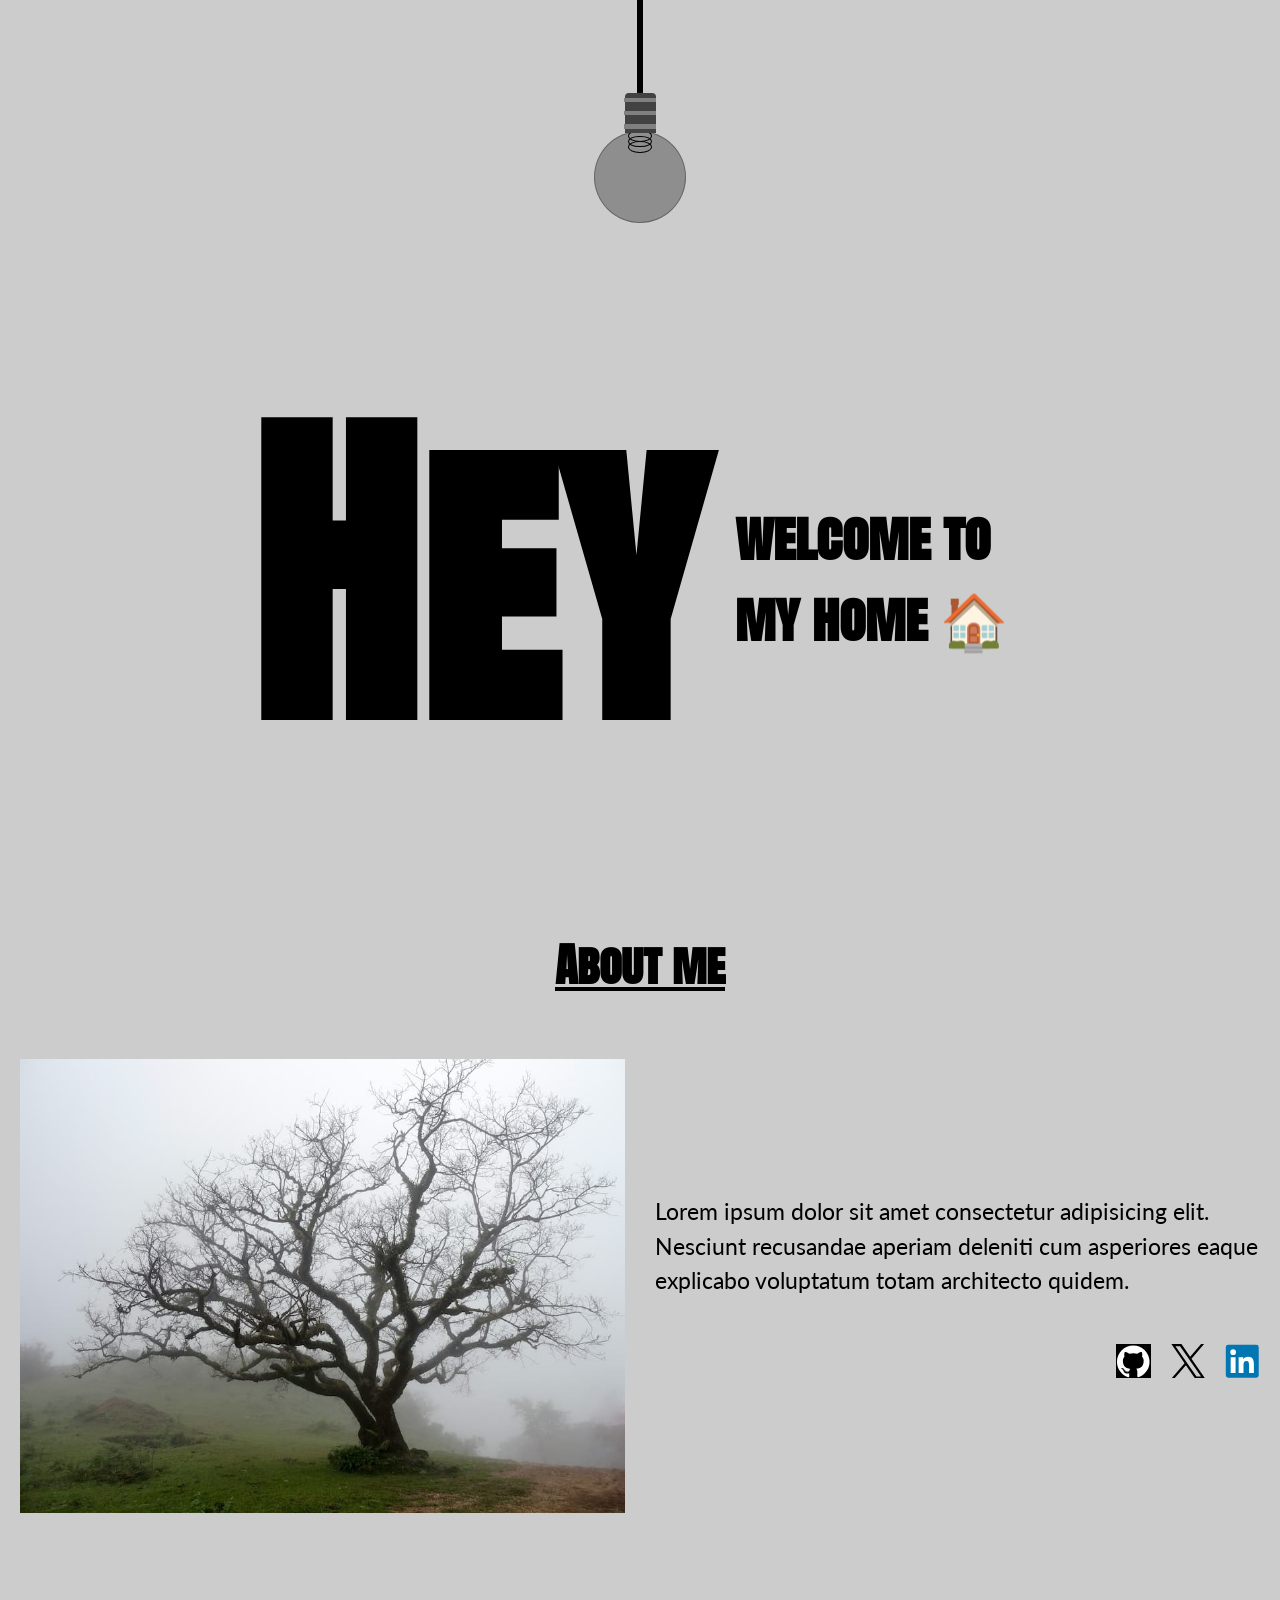
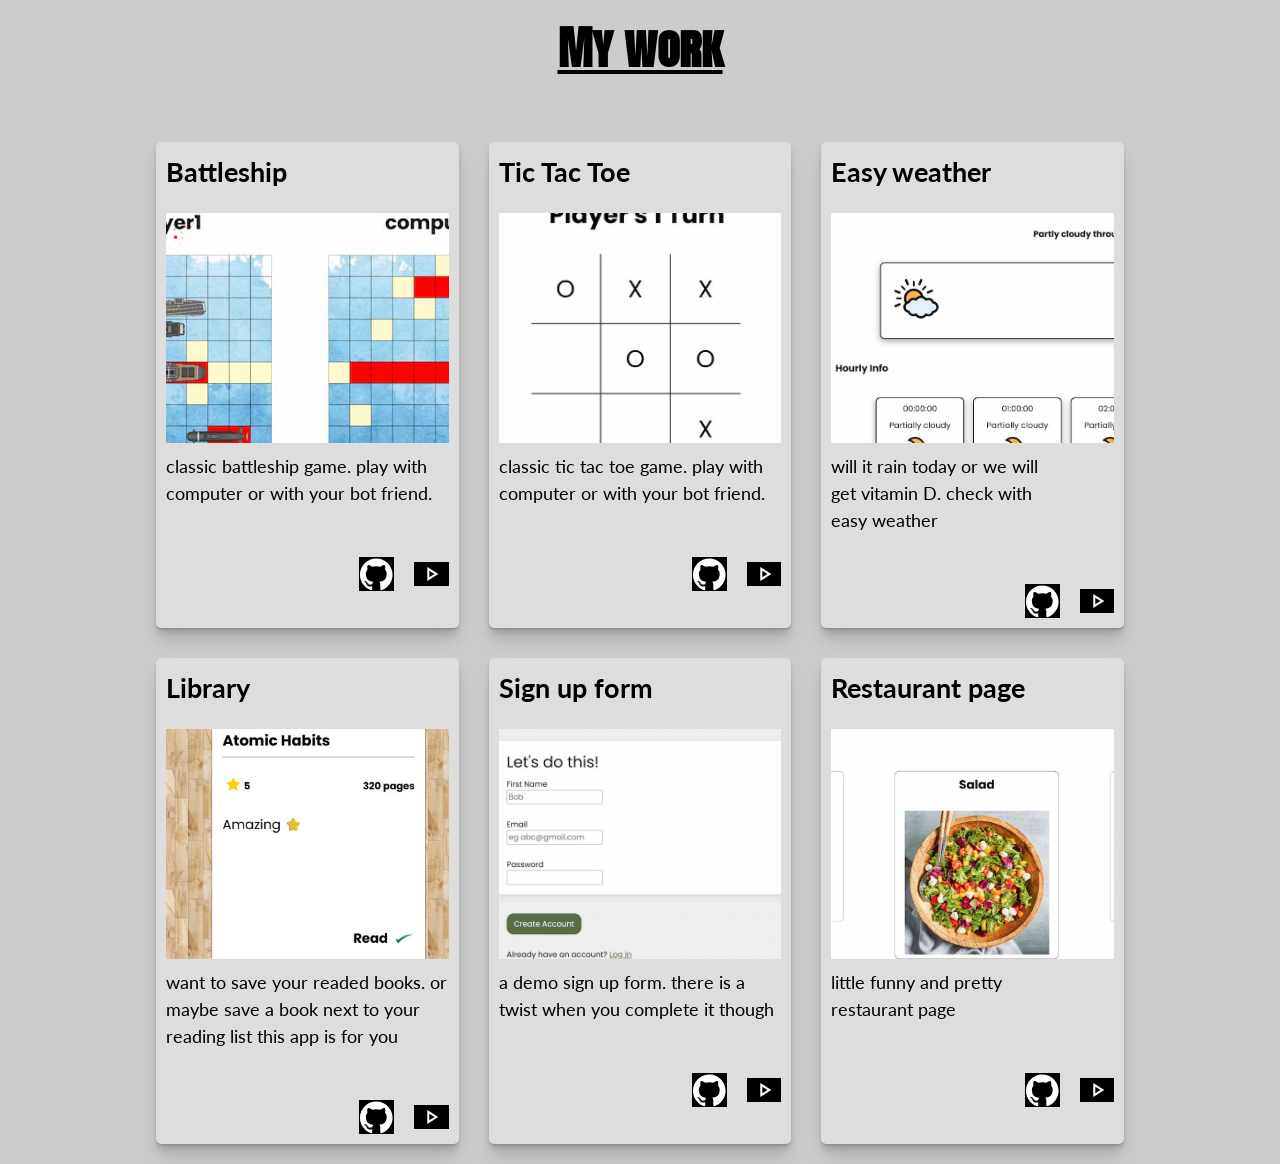
==== index.html @ a1afd9ef "Deployment commit" ====
<!doctype html><html lang="en"><head><meta charset="UTF-8"/><meta name="viewport" content="width=device-width,initial-scale=1"/><title>My Homepage</title><link rel="preconnect" href="https://fonts.googleapis.com"><link rel="preconnect" href="https://fonts.gstatic.com" crossorigin><link href="https://fonts.googleapis.com/css2?family=Anton+SC&family=Lato:ital,wght@0,100;0,300;0,400;0,700;0,900;1,100;1,300;1,400;1,700;1,900&display=swap" rel="stylesheet"><body><header><section id="bulbSection"><button id="theme" aria-pressed="false" aria-label="theme" aria-description=""><figure id="lightBulb"><div id="rope" aria-hidden="true"></div><div class="grove" aria-hidden="true"><div class="groveChild"></div><div class="groveChild"></div><div class="groveChild"></div></div><div class="bulbGlass" aria-hidden="true"><div class="bulbFlame flame1"></div><div class="bulbFlame flame2"></div><div class="bulbFlame flame3"></div></div><figcaption class="visually-hidden">Bulb</figcaption></figure></button></section></header><main><h1 class="introPara"><span>Hey</span> <span>welcome to my home <span aria-hidden="true">🏠</span></span></h1><section aria-labelledby="aboutme" class="aboutMeSection"><h2 id="aboutme">About me</h2><div class="aboutMeContent"><img src="6e128755f5a3972d2196.jpg" srcset="18a9056317959ad196ab.jpg 300w,ec16f425405a1e4bff79.jpg 600w,6e128755f5a3972d2196.jpg 900w,308ed6b3e44da4dd12a3.jpg 1200w,5b54eee53790b37d0933.jpg 1500w,ade901cbf290ac1f656c.jpg 1800w,0dd126d92f6ed2e71095.jpg 2100w" sizes="(max-width: 800px) calc(100vw - 40px), calc((100vw - 70px) / 2)" alt="fog covering very old tree with many branches"><div class="content"><p aria-hidden="true">Lorem ipsum dolor sit amet consectetur adipisicing elit. Nesciunt recusandae aperiam deleniti cum asperiores eaque explicabo voluptatum totam architecto quidem.</p><div class="icons"><a href="https://github.com/Prince-Web-Developer?tab=repositories" aria-label="github (opens in new tab)" target="_blank"><svg class="github" viewBox="0 0 128 128"><g fill="#ffffff"><path fill-rule="evenodd" clip-rule="evenodd" d="M64 5.103c-33.347 0-60.388 27.035-60.388 60.388 0 26.682 17.303 49.317 41.297 57.303 3.017.56 4.125-1.31 4.125-2.905 0-1.44-.056-6.197-.082-11.243-16.8 3.653-20.345-7.125-20.345-7.125-2.747-6.98-6.705-8.836-6.705-8.836-5.48-3.748.413-3.67.413-3.67 6.063.425 9.257 6.223 9.257 6.223 5.386 9.23 14.127 6.562 17.573 5.02.542-3.903 2.107-6.568 3.834-8.076-13.413-1.525-27.514-6.704-27.514-29.843 0-6.593 2.36-11.98 6.223-16.21-.628-1.52-2.695-7.662.584-15.98 0 0 5.07-1.623 16.61 6.19C53.7 35 58.867 34.327 64 34.304c5.13.023 10.3.694 15.127 2.033 11.526-7.813 16.59-6.19 16.59-6.19 3.287 8.317 1.22 14.46.593 15.98 3.872 4.23 6.215 9.617 6.215 16.21 0 23.194-14.127 28.3-27.574 29.796 2.167 1.874 4.097 5.55 4.097 11.183 0 8.08-.07 14.583-.07 16.572 0 1.607 1.088 3.49 4.148 2.897 23.98-7.994 41.263-30.622 41.263-57.294C124.388 32.14 97.35 5.104 64 5.104z"></path><path d="M26.484 91.806c-.133.3-.605.39-1.035.185-.44-.196-.685-.605-.543-.906.13-.31.603-.395 1.04-.188.44.197.69.61.537.91zm2.446 2.729c-.287.267-.85.143-1.232-.28-.396-.42-.47-.983-.177-1.254.298-.266.844-.14 1.24.28.394.426.472.984.17 1.255zM31.312 98.012c-.37.258-.976.017-1.35-.52-.37-.538-.37-1.183.01-1.44.373-.258.97-.025 1.35.507.368.545.368 1.19-.01 1.452zm3.261 3.361c-.33.365-1.036.267-1.552-.23-.527-.487-.674-1.18-.343-1.544.336-.366 1.045-.264 1.564.23.527.486.686 1.18.333 1.543zm4.5 1.951c-.147.473-.825.688-1.51.486-.683-.207-1.13-.76-.99-1.238.14-.477.823-.7 1.512-.485.683.206 1.13.756.988 1.237zm4.943.361c.017.498-.563.91-1.28.92-.723.017-1.308-.387-1.315-.877 0-.503.568-.91 1.29-.924.717-.013 1.306.387 1.306.88zm4.598-.782c.086.485-.413.984-1.126 1.117-.7.13-1.35-.172-1.44-.653-.086-.498.422-.997 1.122-1.126.714-.123 1.354.17 1.444.663zm0 0"></path></g></svg> </a><a href="https://youtu.be/dQw4w9WgXcQ?si=DXtSjY6NtaNnqoT3" aria-label="twitter also known as x (opens in new tab)" target="_blank"><svg viewBox="0 0 128 128"><path d="M75.916 54.2 122.542 0h-11.05L71.008 47.06 38.672 0H1.376l48.898 71.164L1.376 128h11.05L55.18 78.303 89.328 128h37.296L75.913 54.2ZM60.782 71.79l-4.955-7.086-39.42-56.386h16.972L65.19 53.824l4.954 7.086 41.353 59.15h-16.97L60.782 71.793Z" fill="#000" style="stroke-width:.104373"></path></svg> </a><a href="https://youtu.be/dQw4w9WgXcQ?si=DXtSjY6NtaNnqoT3" aria-label="linkedin (opens in new tab)" target="_blank"><svg viewBox="0 0 128 128"><path fill="#0076b2" d="M116 3H12a8.91 8.91 0 00-9 8.8v104.42a8.91 8.91 0 009 8.78h104a8.93 8.93 0 009-8.81V11.77A8.93 8.93 0 00116 3z"></path><path fill="#fff" d="M21.06 48.73h18.11V107H21.06zm9.06-29a10.5 10.5 0 11-10.5 10.49 10.5 10.5 0 0110.5-10.49M50.53 48.73h17.36v8h.24c2.42-4.58 8.32-9.41 17.13-9.41C103.6 47.28 107 59.35 107 75v32H88.89V78.65c0-6.75-.12-15.44-9.41-15.44s-10.87 7.36-10.87 15V107H50.53z"></path></svg></a></div></div></div></section><section aria-labelledby="mywork" class="aboutMeSection"><h2 id="mywork">My work</h2><section class="myWorkSection"><div class="card"><div class="cardContent"><h3>Battleship</h3><img class="batlle" src="ff01510a9ed77c6a2541.jpg" alt="battleship game" srcset="b3f10eff635cd823e5a4.jpg 300w,ff01510a9ed77c6a2541.jpg 600w,92dc90453a95e6943ac3.jpg 900w,c2e374bcbb36106041aa.jpg 1200w,fede88f5e3b0745ed081.jpg 1500w,3060c53e1642bf55cc18.jpg 1800w,d95dac17002bc9ac7ce6.jpg 2100w" sizes="(max-width: 1196px) 260px, calc((((100vw - 40px) - 10em) * 0.3) - 20px)"><p class="smallerFont">classic battleship game. play with computer or with your bot friend.</p></div><div class="icons"><a href="https://github.com/Prince-Web-Developer/Battleship" aria-label="view battleship source code (opens in new tab)" target="_blank"><svg class="github" viewBox="0 0 128 128"><g fill="#ffffff"><path fill-rule="evenodd" clip-rule="evenodd" d="M64 5.103c-33.347 0-60.388 27.035-60.388 60.388 0 26.682 17.303 49.317 41.297 57.303 3.017.56 4.125-1.31 4.125-2.905 0-1.44-.056-6.197-.082-11.243-16.8 3.653-20.345-7.125-20.345-7.125-2.747-6.98-6.705-8.836-6.705-8.836-5.48-3.748.413-3.67.413-3.67 6.063.425 9.257 6.223 9.257 6.223 5.386 9.23 14.127 6.562 17.573 5.02.542-3.903 2.107-6.568 3.834-8.076-13.413-1.525-27.514-6.704-27.514-29.843 0-6.593 2.36-11.98 6.223-16.21-.628-1.52-2.695-7.662.584-15.98 0 0 5.07-1.623 16.61 6.19C53.7 35 58.867 34.327 64 34.304c5.13.023 10.3.694 15.127 2.033 11.526-7.813 16.59-6.19 16.59-6.19 3.287 8.317 1.22 14.46.593 15.98 3.872 4.23 6.215 9.617 6.215 16.21 0 23.194-14.127 28.3-27.574 29.796 2.167 1.874 4.097 5.55 4.097 11.183 0 8.08-.07 14.583-.07 16.572 0 1.607 1.088 3.49 4.148 2.897 23.98-7.994 41.263-30.622 41.263-57.294C124.388 32.14 97.35 5.104 64 5.104z"></path><path d="M26.484 91.806c-.133.3-.605.39-1.035.185-.44-.196-.685-.605-.543-.906.13-.31.603-.395 1.04-.188.44.197.69.61.537.91zm2.446 2.729c-.287.267-.85.143-1.232-.28-.396-.42-.47-.983-.177-1.254.298-.266.844-.14 1.24.28.394.426.472.984.17 1.255zM31.312 98.012c-.37.258-.976.017-1.35-.52-.37-.538-.37-1.183.01-1.44.373-.258.97-.025 1.35.507.368.545.368 1.19-.01 1.452zm3.261 3.361c-.33.365-1.036.267-1.552-.23-.527-.487-.674-1.18-.343-1.544.336-.366 1.045-.264 1.564.23.527.486.686 1.18.333 1.543zm4.5 1.951c-.147.473-.825.688-1.51.486-.683-.207-1.13-.76-.99-1.238.14-.477.823-.7 1.512-.485.683.206 1.13.756.988 1.237zm4.943.361c.017.498-.563.91-1.28.92-.723.017-1.308-.387-1.315-.877 0-.503.568-.91 1.29-.924.717-.013 1.306.387 1.306.88zm4.598-.782c.086.485-.413.984-1.126 1.117-.7.13-1.35-.172-1.44-.653-.086-.498.422-.997 1.122-1.126.714-.123 1.354.17 1.444.663zm0 0"></path></g></svg> </a><a href="https://prince-web-developer.github.io/Battleship/" aria-label="play battleship (opens in new tab)" target="_blank"><svg class="github" xmlns="http://www.w3.org/2000/svg" height="24px" viewBox="0 -960 960 960" width="24px" fill="#ffffff"><path d="M320-200v-560l440 280-440 280Zm80-280Zm0 134 210-134-210-134v268Z"/></svg></a></div></div><div class="card"><div class="cardContent"><h3>Tic Tac Toe</h3><img src="2c3a8991a1f6f484e9af.jpg" alt="tic tac toe game" srcset="c13f73ea6ad43c147bc8.jpg 300w,2c3a8991a1f6f484e9af.jpg 600w,224df8a35185c7e96706.jpg 900w,c1c7b627326c104a5e21.jpg 1200w,ee237e5362816410cc96.jpg 1500w,b23625bed630f4072d84.jpg 1800w,0ac3a2434f6494ef0b62.jpg 2100w" sizes="(max-width: 1196px) 260px, calc((((100vw - 40px) - 10em) * 0.3) - 20px)"><p class="smallerFont">classic tic tac toe game. play with computer or with your bot friend.</p></div><div class="icons"><a href="https://github.com/Prince-Web-Developer/Tic-Tac-Toe" aria-label="view tic tac toe source code (opens in new tab)" target="_blank"><svg class="github" viewBox="0 0 128 128"><g fill="#ffffff"><path fill-rule="evenodd" clip-rule="evenodd" d="M64 5.103c-33.347 0-60.388 27.035-60.388 60.388 0 26.682 17.303 49.317 41.297 57.303 3.017.56 4.125-1.31 4.125-2.905 0-1.44-.056-6.197-.082-11.243-16.8 3.653-20.345-7.125-20.345-7.125-2.747-6.98-6.705-8.836-6.705-8.836-5.48-3.748.413-3.67.413-3.67 6.063.425 9.257 6.223 9.257 6.223 5.386 9.23 14.127 6.562 17.573 5.02.542-3.903 2.107-6.568 3.834-8.076-13.413-1.525-27.514-6.704-27.514-29.843 0-6.593 2.36-11.98 6.223-16.21-.628-1.52-2.695-7.662.584-15.98 0 0 5.07-1.623 16.61 6.19C53.7 35 58.867 34.327 64 34.304c5.13.023 10.3.694 15.127 2.033 11.526-7.813 16.59-6.19 16.59-6.19 3.287 8.317 1.22 14.46.593 15.98 3.872 4.23 6.215 9.617 6.215 16.21 0 23.194-14.127 28.3-27.574 29.796 2.167 1.874 4.097 5.55 4.097 11.183 0 8.08-.07 14.583-.07 16.572 0 1.607 1.088 3.49 4.148 2.897 23.98-7.994 41.263-30.622 41.263-57.294C124.388 32.14 97.35 5.104 64 5.104z"></path><path d="M26.484 91.806c-.133.3-.605.39-1.035.185-.44-.196-.685-.605-.543-.906.13-.31.603-.395 1.04-.188.44.197.69.61.537.91zm2.446 2.729c-.287.267-.85.143-1.232-.28-.396-.42-.47-.983-.177-1.254.298-.266.844-.14 1.24.28.394.426.472.984.17 1.255zM31.312 98.012c-.37.258-.976.017-1.35-.52-.37-.538-.37-1.183.01-1.44.373-.258.97-.025 1.35.507.368.545.368 1.19-.01 1.452zm3.261 3.361c-.33.365-1.036.267-1.552-.23-.527-.487-.674-1.18-.343-1.544.336-.366 1.045-.264 1.564.23.527.486.686 1.18.333 1.543zm4.5 1.951c-.147.473-.825.688-1.51.486-.683-.207-1.13-.76-.99-1.238.14-.477.823-.7 1.512-.485.683.206 1.13.756.988 1.237zm4.943.361c.017.498-.563.91-1.28.92-.723.017-1.308-.387-1.315-.877 0-.503.568-.91 1.29-.924.717-.013 1.306.387 1.306.88zm4.598-.782c.086.485-.413.984-1.126 1.117-.7.13-1.35-.172-1.44-.653-.086-.498.422-.997 1.122-1.126.714-.123 1.354.17 1.444.663zm0 0"></path></g></svg> </a><a href="https://prince-web-developer.github.io/Tic-Tac-Toe/" aria-label="play tic tac toe (opens in new tab)" target="_blank"><svg class="github" xmlns="http://www.w3.org/2000/svg" height="24px" viewBox="0 -960 960 960" width="24px" fill="#ffffff"><path d="M320-200v-560l440 280-440 280Zm80-280Zm0 134 210-134-210-134v268Z"/></svg></a></div></div><div class="card"><div class="cardContent"><h3>Easy weather</h3><img class="easyWeather" src="8379049b08cafbfbb258.jpg" alt="weather app" srcset="8379049b08cafbfbb258.jpg 1200w,7a10d2919b494c84b08a.jpg 1500w,db57f7fa6b006a0280da.jpg 1800w,b4be000d1f05e58a676b.jpg 2100w" sizes="(max-width: 1196px) 260px, calc((((100vw - 40px) - 10em) * 0.3) - 20px)"><p class="smallerFont">will it rain today or we will get vitamin D. check with easy weather</p></div><div class="icons"><a href="https://github.com/Prince-Web-Developer/Easy-Weather" aria-label="view easy weather source code (opens in new tab)" target="_blank"><svg class="github" viewBox="0 0 128 128"><g fill="#ffffff"><path fill-rule="evenodd" clip-rule="evenodd" d="M64 5.103c-33.347 0-60.388 27.035-60.388 60.388 0 26.682 17.303 49.317 41.297 57.303 3.017.56 4.125-1.31 4.125-2.905 0-1.44-.056-6.197-.082-11.243-16.8 3.653-20.345-7.125-20.345-7.125-2.747-6.98-6.705-8.836-6.705-8.836-5.48-3.748.413-3.67.413-3.67 6.063.425 9.257 6.223 9.257 6.223 5.386 9.23 14.127 6.562 17.573 5.02.542-3.903 2.107-6.568 3.834-8.076-13.413-1.525-27.514-6.704-27.514-29.843 0-6.593 2.36-11.98 6.223-16.21-.628-1.52-2.695-7.662.584-15.98 0 0 5.07-1.623 16.61 6.19C53.7 35 58.867 34.327 64 34.304c5.13.023 10.3.694 15.127 2.033 11.526-7.813 16.59-6.19 16.59-6.19 3.287 8.317 1.22 14.46.593 15.98 3.872 4.23 6.215 9.617 6.215 16.21 0 23.194-14.127 28.3-27.574 29.796 2.167 1.874 4.097 5.55 4.097 11.183 0 8.08-.07 14.583-.07 16.572 0 1.607 1.088 3.49 4.148 2.897 23.98-7.994 41.263-30.622 41.263-57.294C124.388 32.14 97.35 5.104 64 5.104z"></path><path d="M26.484 91.806c-.133.3-.605.39-1.035.185-.44-.196-.685-.605-.543-.906.13-.31.603-.395 1.04-.188.44.197.69.61.537.91zm2.446 2.729c-.287.267-.85.143-1.232-.28-.396-.42-.47-.983-.177-1.254.298-.266.844-.14 1.24.28.394.426.472.984.17 1.255zM31.312 98.012c-.37.258-.976.017-1.35-.52-.37-.538-.37-1.183.01-1.44.373-.258.97-.025 1.35.507.368.545.368 1.19-.01 1.452zm3.261 3.361c-.33.365-1.036.267-1.552-.23-.527-.487-.674-1.18-.343-1.544.336-.366 1.045-.264 1.564.23.527.486.686 1.18.333 1.543zm4.5 1.951c-.147.473-.825.688-1.51.486-.683-.207-1.13-.76-.99-1.238.14-.477.823-.7 1.512-.485.683.206 1.13.756.988 1.237zm4.943.361c.017.498-.563.91-1.28.92-.723.017-1.308-.387-1.315-.877 0-.503.568-.91 1.29-.924.717-.013 1.306.387 1.306.88zm4.598-.782c.086.485-.413.984-1.126 1.117-.7.13-1.35-.172-1.44-.653-.086-.498.422-.997 1.122-1.126.714-.123 1.354.17 1.444.663zm0 0"></path></g></svg> </a><a href="https://prince-web-developer.github.io/Easy-Weather/" aria-label="checks today weather (opens in new tab)" target="_blank"><svg class="github" xmlns="http://www.w3.org/2000/svg" height="24px" viewBox="0 -960 960 960" width="24px" fill="#ffffff"><path d="M320-200v-560l440 280-440 280Zm80-280Zm0 134 210-134-210-134v268Z"/></svg></a></div></div><div class="card"><div class="cardContent"><h3>Library</h3><img src="553b178e2e06d0ba8956.jpg" alt="library app" srcset="553b178e2e06d0ba8956.jpg 796w,0779f85be9ce273983cd.jpg 900w,274bea573e653f574801.jpg 1200w,2f644808a9e2f4e3c742.jpg 1500w,01e2e1efa83162d02f5e.jpg 1800w,f71ccf853c053321fc85.jpg 2100w" sizes="(max-width: 1196px) 260px, calc((((100vw - 40px) - 10em) * 0.3) - 20px)"><p class="smallerFont">want to save your readed books. or maybe save a book next to your reading list this app is for you</p></div><div class="icons"><a href="https://github.com/Prince-Web-Developer/Library" aria-label="view library source code (opens in new tab)" target="_blank"><svg class="github" viewBox="0 0 128 128"><g fill="#ffffff"><path fill-rule="evenodd" clip-rule="evenodd" d="M64 5.103c-33.347 0-60.388 27.035-60.388 60.388 0 26.682 17.303 49.317 41.297 57.303 3.017.56 4.125-1.31 4.125-2.905 0-1.44-.056-6.197-.082-11.243-16.8 3.653-20.345-7.125-20.345-7.125-2.747-6.98-6.705-8.836-6.705-8.836-5.48-3.748.413-3.67.413-3.67 6.063.425 9.257 6.223 9.257 6.223 5.386 9.23 14.127 6.562 17.573 5.02.542-3.903 2.107-6.568 3.834-8.076-13.413-1.525-27.514-6.704-27.514-29.843 0-6.593 2.36-11.98 6.223-16.21-.628-1.52-2.695-7.662.584-15.98 0 0 5.07-1.623 16.61 6.19C53.7 35 58.867 34.327 64 34.304c5.13.023 10.3.694 15.127 2.033 11.526-7.813 16.59-6.19 16.59-6.19 3.287 8.317 1.22 14.46.593 15.98 3.872 4.23 6.215 9.617 6.215 16.21 0 23.194-14.127 28.3-27.574 29.796 2.167 1.874 4.097 5.55 4.097 11.183 0 8.08-.07 14.583-.07 16.572 0 1.607 1.088 3.49 4.148 2.897 23.98-7.994 41.263-30.622 41.263-57.294C124.388 32.14 97.35 5.104 64 5.104z"></path><path d="M26.484 91.806c-.133.3-.605.39-1.035.185-.44-.196-.685-.605-.543-.906.13-.31.603-.395 1.04-.188.44.197.69.61.537.91zm2.446 2.729c-.287.267-.85.143-1.232-.28-.396-.42-.47-.983-.177-1.254.298-.266.844-.14 1.24.28.394.426.472.984.17 1.255zM31.312 98.012c-.37.258-.976.017-1.35-.52-.37-.538-.37-1.183.01-1.44.373-.258.97-.025 1.35.507.368.545.368 1.19-.01 1.452zm3.261 3.361c-.33.365-1.036.267-1.552-.23-.527-.487-.674-1.18-.343-1.544.336-.366 1.045-.264 1.564.23.527.486.686 1.18.333 1.543zm4.5 1.951c-.147.473-.825.688-1.51.486-.683-.207-1.13-.76-.99-1.238.14-.477.823-.7 1.512-.485.683.206 1.13.756.988 1.237zm4.943.361c.017.498-.563.91-1.28.92-.723.017-1.308-.387-1.315-.877 0-.503.568-.91 1.29-.924.717-.013 1.306.387 1.306.88zm4.598-.782c.086.485-.413.984-1.126 1.117-.7.13-1.35-.172-1.44-.653-.086-.498.422-.997 1.122-1.126.714-.123 1.354.17 1.444.663zm0 0"></path></g></svg> </a><a href="https://prince-web-developer.github.io/Library/" aria-label="library (opens in new tab)" target="_blank"><svg class="github" xmlns="http://www.w3.org/2000/svg" height="24px" viewBox="0 -960 960 960" width="24px" fill="#ffffff"><path d="M320-200v-560l440 280-440 280Zm80-280Zm0 134 210-134-210-134v268Z"/></svg></a></div></div><div class="card"><div class="cardContent"><h3>Sign up form</h3><img class="signUp" src="5445e5f11f0110a92dd7.jpg" alt="demo sign up form" srcset="5445e5f11f0110a92dd7.jpg 900w,eab6b04f7586ab4da6f9.jpg 1200w,514d1837bf8fad0843f2.jpg 1500w,df719fa0a15c9e2befe8.jpg 1800w,9a8ae5d3deb211b3052e.jpg 2100w" sizes="(max-width: 1196px) 260px, calc((((100vw - 40px) - 10em) * 0.3) - 20px)"><p class="smallerFont">a demo sign up form. there is a twist when you complete it though</p></div><div class="icons"><a href="https://github.com/Prince-Web-Developer/Sign-up-Form" aria-label="view sign up form source code (opens in new tab)" target="_blank"><svg class="github" viewBox="0 0 128 128"><g fill="#ffffff"><path fill-rule="evenodd" clip-rule="evenodd" d="M64 5.103c-33.347 0-60.388 27.035-60.388 60.388 0 26.682 17.303 49.317 41.297 57.303 3.017.56 4.125-1.31 4.125-2.905 0-1.44-.056-6.197-.082-11.243-16.8 3.653-20.345-7.125-20.345-7.125-2.747-6.98-6.705-8.836-6.705-8.836-5.48-3.748.413-3.67.413-3.67 6.063.425 9.257 6.223 9.257 6.223 5.386 9.23 14.127 6.562 17.573 5.02.542-3.903 2.107-6.568 3.834-8.076-13.413-1.525-27.514-6.704-27.514-29.843 0-6.593 2.36-11.98 6.223-16.21-.628-1.52-2.695-7.662.584-15.98 0 0 5.07-1.623 16.61 6.19C53.7 35 58.867 34.327 64 34.304c5.13.023 10.3.694 15.127 2.033 11.526-7.813 16.59-6.19 16.59-6.19 3.287 8.317 1.22 14.46.593 15.98 3.872 4.23 6.215 9.617 6.215 16.21 0 23.194-14.127 28.3-27.574 29.796 2.167 1.874 4.097 5.55 4.097 11.183 0 8.08-.07 14.583-.07 16.572 0 1.607 1.088 3.49 4.148 2.897 23.98-7.994 41.263-30.622 41.263-57.294C124.388 32.14 97.35 5.104 64 5.104z"></path><path d="M26.484 91.806c-.133.3-.605.39-1.035.185-.44-.196-.685-.605-.543-.906.13-.31.603-.395 1.04-.188.44.197.69.61.537.91zm2.446 2.729c-.287.267-.85.143-1.232-.28-.396-.42-.47-.983-.177-1.254.298-.266.844-.14 1.24.28.394.426.472.984.17 1.255zM31.312 98.012c-.37.258-.976.017-1.35-.52-.37-.538-.37-1.183.01-1.44.373-.258.97-.025 1.35.507.368.545.368 1.19-.01 1.452zm3.261 3.361c-.33.365-1.036.267-1.552-.23-.527-.487-.674-1.18-.343-1.544.336-.366 1.045-.264 1.564.23.527.486.686 1.18.333 1.543zm4.5 1.951c-.147.473-.825.688-1.51.486-.683-.207-1.13-.76-.99-1.238.14-.477.823-.7 1.512-.485.683.206 1.13.756.988 1.237zm4.943.361c.017.498-.563.91-1.28.92-.723.017-1.308-.387-1.315-.877 0-.503.568-.91 1.29-.924.717-.013 1.306.387 1.306.88zm4.598-.782c.086.485-.413.984-1.126 1.117-.7.13-1.35-.172-1.44-.653-.086-.498.422-.997 1.122-1.126.714-.123 1.354.17 1.444.663zm0 0"></path></g></svg> </a><a href="https://prince-web-developer.github.io/Sign-up-Form/" aria-label="sign up to this demo form (opens in new tab)" target="_blank"><svg class="github" xmlns="http://www.w3.org/2000/svg" height="24px" viewBox="0 -960 960 960" width="24px" fill="#ffffff"><path d="M320-200v-560l440 280-440 280Zm80-280Zm0 134 210-134-210-134v268Z"/></svg></a></div></div><div class="card"><div class="cardContent"><h3>Restaurant page</h3><img src="e681db6c95c75f9211eb.jpg" alt="restaurant page" srcset="e681db6c95c75f9211eb.jpg 900w,49c387ddd73f62ea47d1.jpg 1200w,ca582ec071fe4065e3b7.jpg 1500w,23ea77d0044f11a0ce8c.jpg 1800w,70f2d8c6ff1d465e44d8.jpg 2100w" sizes="(max-width: 1196px) 260px, calc((((100vw - 40px) - 10em) * 0.3) - 20px)"><p class="smallerFont">little funny and pretty restaurant page</p></div><div class="icons"><a href="https://github.com/Prince-Web-Developer/Restaurant-Page" aria-label="view restaurant page source code (opens in new tab)" target="_blank"><svg class="github" viewBox="0 0 128 128"><g fill="#ffffff"><path fill-rule="evenodd" clip-rule="evenodd" d="M64 5.103c-33.347 0-60.388 27.035-60.388 60.388 0 26.682 17.303 49.317 41.297 57.303 3.017.56 4.125-1.31 4.125-2.905 0-1.44-.056-6.197-.082-11.243-16.8 3.653-20.345-7.125-20.345-7.125-2.747-6.98-6.705-8.836-6.705-8.836-5.48-3.748.413-3.67.413-3.67 6.063.425 9.257 6.223 9.257 6.223 5.386 9.23 14.127 6.562 17.573 5.02.542-3.903 2.107-6.568 3.834-8.076-13.413-1.525-27.514-6.704-27.514-29.843 0-6.593 2.36-11.98 6.223-16.21-.628-1.52-2.695-7.662.584-15.98 0 0 5.07-1.623 16.61 6.19C53.7 35 58.867 34.327 64 34.304c5.13.023 10.3.694 15.127 2.033 11.526-7.813 16.59-6.19 16.59-6.19 3.287 8.317 1.22 14.46.593 15.98 3.872 4.23 6.215 9.617 6.215 16.21 0 23.194-14.127 28.3-27.574 29.796 2.167 1.874 4.097 5.55 4.097 11.183 0 8.08-.07 14.583-.07 16.572 0 1.607 1.088 3.49 4.148 2.897 23.98-7.994 41.263-30.622 41.263-57.294C124.388 32.14 97.35 5.104 64 5.104z"></path><path d="M26.484 91.806c-.133.3-.605.39-1.035.185-.44-.196-.685-.605-.543-.906.13-.31.603-.395 1.04-.188.44.197.69.61.537.91zm2.446 2.729c-.287.267-.85.143-1.232-.28-.396-.42-.47-.983-.177-1.254.298-.266.844-.14 1.24.28.394.426.472.984.17 1.255zM31.312 98.012c-.37.258-.976.017-1.35-.52-.37-.538-.37-1.183.01-1.44.373-.258.97-.025 1.35.507.368.545.368 1.19-.01 1.452zm3.261 3.361c-.33.365-1.036.267-1.552-.23-.527-.487-.674-1.18-.343-1.544.336-.366 1.045-.264 1.564.23.527.486.686 1.18.333 1.543zm4.5 1.951c-.147.473-.825.688-1.51.486-.683-.207-1.13-.76-.99-1.238.14-.477.823-.7 1.512-.485.683.206 1.13.756.988 1.237zm4.943.361c.017.498-.563.91-1.28.92-.723.017-1.308-.387-1.315-.877 0-.503.568-.91 1.29-.924.717-.013 1.306.387 1.306.88zm4.598-.782c.086.485-.413.984-1.126 1.117-.7.13-1.35-.172-1.44-.653-.086-.498.422-.997 1.122-1.126.714-.123 1.354.17 1.444.663zm0 0"></path></g></svg> </a><a href="https://prince-web-developer.github.io/Restaurant-Page/" aria-label="view demo restaurant site (opens in new tab)" target="_blank"><svg class="github" xmlns="http://www.w3.org/2000/svg" height="24px" viewBox="0 -960 960 960" width="24px" fill="#ffffff"><path d="M320-200v-560l440 280-440 280Zm80-280Zm0 134 210-134-210-134v268Z"/></svg></a></div></div></section></section></main></body><script defer="defer" src="main.js"></script></head></html>
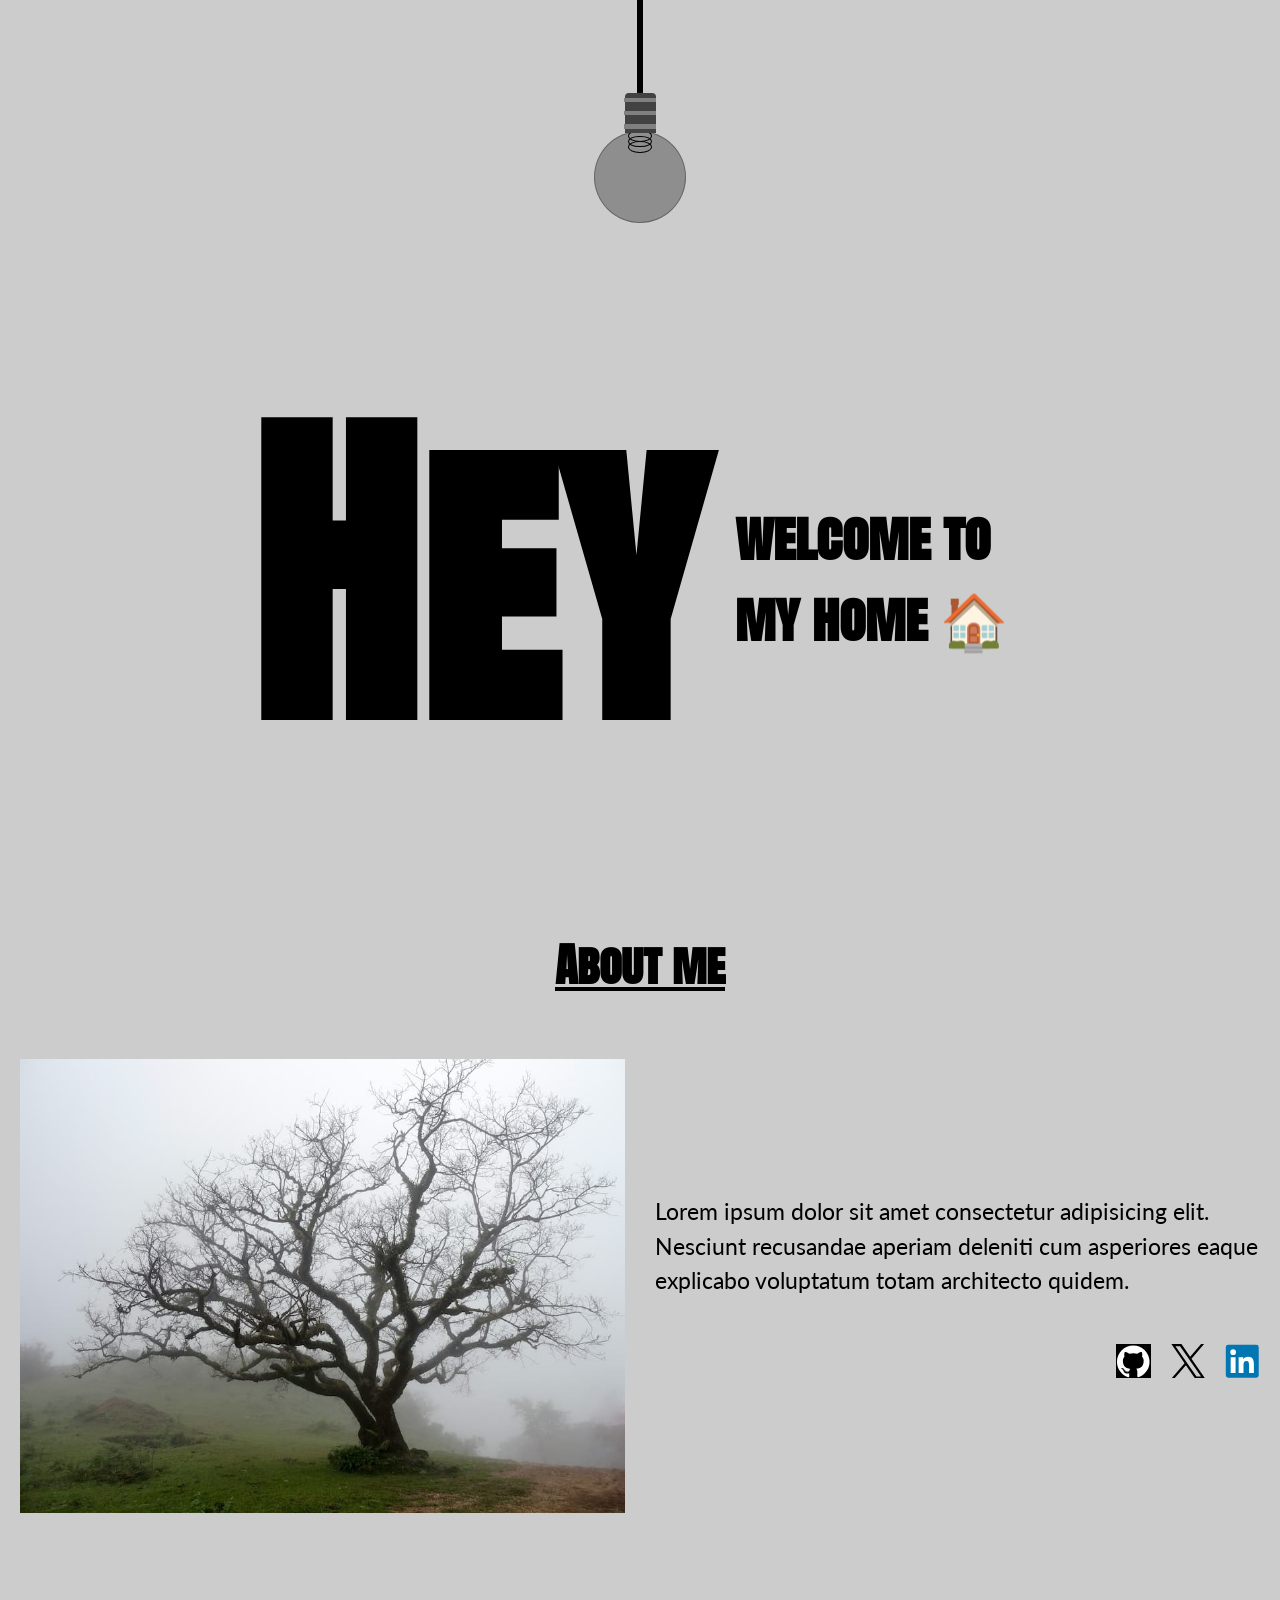
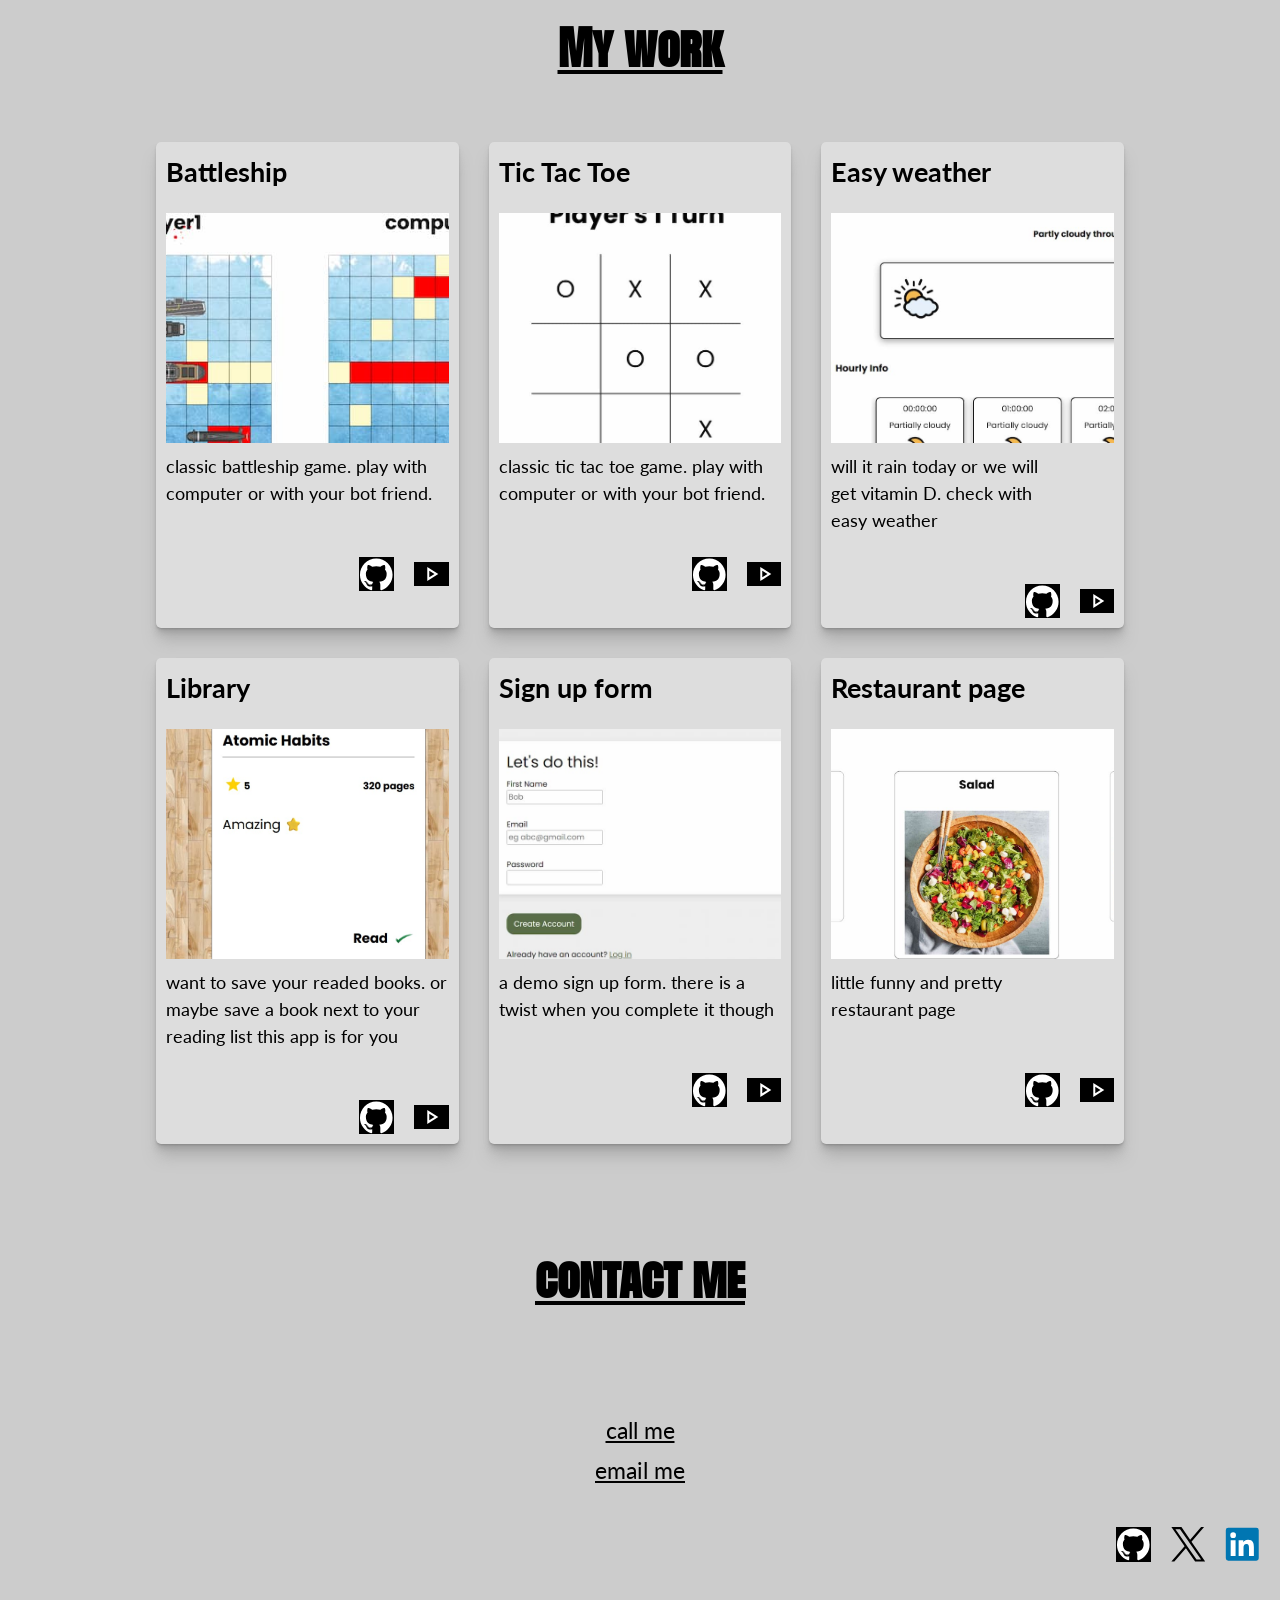
==== commit a98e8dc8: "Deployment commit" ====
--- a/index.html
+++ b/index.html
@@ -1 +1 @@
-<!doctype html><html lang="en"><head><meta charset="UTF-8"/><meta name="viewport" content="width=device-width,initial-scale=1"/><title>My Homepage</title><link rel="preconnect" href="https://fonts.googleapis.com"><link rel="preconnect" href="https://fonts.gstatic.com" crossorigin><link href="https://fonts.googleapis.com/css2?family=Anton+SC&family=Lato:ital,wght@0,100;0,300;0,400;0,700;0,900;1,100;1,300;1,400;1,700;1,900&display=swap" rel="stylesheet"><body><header><section id="bulbSection"><button id="theme" aria-pressed="false" aria-label="theme" aria-description=""><figure id="lightBulb"><div id="rope" aria-hidden="true"></div><div class="grove" aria-hidden="true"><div class="groveChild"></div><div class="groveChild"></div><div class="groveChild"></div></div><div class="bulbGlass" aria-hidden="true"><div class="bulbFlame flame1"></div><div class="bulbFlame flame2"></div><div class="bulbFlame flame3"></div></div><figcaption class="visually-hidden">Bulb</figcaption></figure></button></section></header><main><h1 class="introPara"><span>Hey</span> <span>welcome to my home <span aria-hidden="true">🏠</span></span></h1><section aria-labelledby="aboutme" class="aboutMeSection"><h2 id="aboutme">About me</h2><div class="aboutMeContent"><img src="6e128755f5a3972d2196.jpg" srcset="18a9056317959ad196ab.jpg 300w,ec16f425405a1e4bff79.jpg 600w,6e128755f5a3972d2196.jpg 900w,308ed6b3e44da4dd12a3.jpg 1200w,5b54eee53790b37d0933.jpg 1500w,ade901cbf290ac1f656c.jpg 1800w,0dd126d92f6ed2e71095.jpg 2100w" sizes="(max-width: 800px) calc(100vw - 40px), calc((100vw - 70px) / 2)" alt="fog covering very old tree with many branches"><div class="content"><p aria-hidden="true">Lorem ipsum dolor sit amet consectetur adipisicing elit. Nesciunt recusandae aperiam deleniti cum asperiores eaque explicabo voluptatum totam architecto quidem.</p><div class="icons"><a href="https://github.com/Prince-Web-Developer?tab=repositories" aria-label="github (opens in new tab)" target="_blank"><svg class="github" viewBox="0 0 128 128"><g fill="#ffffff"><path fill-rule="evenodd" clip-rule="evenodd" d="M64 5.103c-33.347 0-60.388 27.035-60.388 60.388 0 26.682 17.303 49.317 41.297 57.303 3.017.56 4.125-1.31 4.125-2.905 0-1.44-.056-6.197-.082-11.243-16.8 3.653-20.345-7.125-20.345-7.125-2.747-6.98-6.705-8.836-6.705-8.836-5.48-3.748.413-3.67.413-3.67 6.063.425 9.257 6.223 9.257 6.223 5.386 9.23 14.127 6.562 17.573 5.02.542-3.903 2.107-6.568 3.834-8.076-13.413-1.525-27.514-6.704-27.514-29.843 0-6.593 2.36-11.98 6.223-16.21-.628-1.52-2.695-7.662.584-15.98 0 0 5.07-1.623 16.61 6.19C53.7 35 58.867 34.327 64 34.304c5.13.023 10.3.694 15.127 2.033 11.526-7.813 16.59-6.19 16.59-6.19 3.287 8.317 1.22 14.46.593 15.98 3.872 4.23 6.215 9.617 6.215 16.21 0 23.194-14.127 28.3-27.574 29.796 2.167 1.874 4.097 5.55 4.097 11.183 0 8.08-.07 14.583-.07 16.572 0 1.607 1.088 3.49 4.148 2.897 23.98-7.994 41.263-30.622 41.263-57.294C124.388 32.14 97.35 5.104 64 5.104z"></path><path d="M26.484 91.806c-.133.3-.605.39-1.035.185-.44-.196-.685-.605-.543-.906.13-.31.603-.395 1.04-.188.44.197.69.61.537.91zm2.446 2.729c-.287.267-.85.143-1.232-.28-.396-.42-.47-.983-.177-1.254.298-.266.844-.14 1.24.28.394.426.472.984.17 1.255zM31.312 98.012c-.37.258-.976.017-1.35-.52-.37-.538-.37-1.183.01-1.44.373-.258.97-.025 1.35.507.368.545.368 1.19-.01 1.452zm3.261 3.361c-.33.365-1.036.267-1.552-.23-.527-.487-.674-1.18-.343-1.544.336-.366 1.045-.264 1.564.23.527.486.686 1.18.333 1.543zm4.5 1.951c-.147.473-.825.688-1.51.486-.683-.207-1.13-.76-.99-1.238.14-.477.823-.7 1.512-.485.683.206 1.13.756.988 1.237zm4.943.361c.017.498-.563.91-1.28.92-.723.017-1.308-.387-1.315-.877 0-.503.568-.91 1.29-.924.717-.013 1.306.387 1.306.88zm4.598-.782c.086.485-.413.984-1.126 1.117-.7.13-1.35-.172-1.44-.653-.086-.498.422-.997 1.122-1.126.714-.123 1.354.17 1.444.663zm0 0"></path></g></svg> </a><a href="https://youtu.be/dQw4w9WgXcQ?si=DXtSjY6NtaNnqoT3" aria-label="twitter also known as x (opens in new tab)" target="_blank"><svg viewBox="0 0 128 128"><path d="M75.916 54.2 122.542 0h-11.05L71.008 47.06 38.672 0H1.376l48.898 71.164L1.376 128h11.05L55.18 78.303 89.328 128h37.296L75.913 54.2ZM60.782 71.79l-4.955-7.086-39.42-56.386h16.972L65.19 53.824l4.954 7.086 41.353 59.15h-16.97L60.782 71.793Z" fill="#000" style="stroke-width:.104373"></path></svg> </a><a href="https://youtu.be/dQw4w9WgXcQ?si=DXtSjY6NtaNnqoT3" aria-label="linkedin (opens in new tab)" target="_blank"><svg viewBox="0 0 128 128"><path fill="#0076b2" d="M116 3H12a8.91 8.91 0 00-9 8.8v104.42a8.91 8.91 0 009 8.78h104a8.93 8.93 0 009-8.81V11.77A8.93 8.93 0 00116 3z"></path><path fill="#fff" d="M21.06 48.73h18.11V107H21.06zm9.06-29a10.5 10.5 0 11-10.5 10.49 10.5 10.5 0 0110.5-10.49M50.53 48.73h17.36v8h.24c2.42-4.58 8.32-9.41 17.13-9.41C103.6 47.28 107 59.35 107 75v32H88.89V78.65c0-6.75-.12-15.44-9.41-15.44s-10.87 7.36-10.87 15V107H50.53z"></path></svg></a></div></div></div></section><section aria-labelledby="mywork" class="aboutMeSection"><h2 id="mywork">My work</h2><section class="myWorkSection"><div class="card"><div class="cardContent"><h3>Battleship</h3><img class="batlle" src="ff01510a9ed77c6a2541.jpg" alt="battleship game" srcset="b3f10eff635cd823e5a4.jpg 300w,ff01510a9ed77c6a2541.jpg 600w,92dc90453a95e6943ac3.jpg 900w,c2e374bcbb36106041aa.jpg 1200w,fede88f5e3b0745ed081.jpg 1500w,3060c53e1642bf55cc18.jpg 1800w,d95dac17002bc9ac7ce6.jpg 2100w" sizes="(max-width: 1196px) 260px, calc((((100vw - 40px) - 10em) * 0.3) - 20px)"><p class="smallerFont">classic battleship game. play with computer or with your bot friend.</p></div><div class="icons"><a href="https://github.com/Prince-Web-Developer/Battleship" aria-label="view battleship source code (opens in new tab)" target="_blank"><svg class="github" viewBox="0 0 128 128"><g fill="#ffffff"><path fill-rule="evenodd" clip-rule="evenodd" d="M64 5.103c-33.347 0-60.388 27.035-60.388 60.388 0 26.682 17.303 49.317 41.297 57.303 3.017.56 4.125-1.31 4.125-2.905 0-1.44-.056-6.197-.082-11.243-16.8 3.653-20.345-7.125-20.345-7.125-2.747-6.98-6.705-8.836-6.705-8.836-5.48-3.748.413-3.67.413-3.67 6.063.425 9.257 6.223 9.257 6.223 5.386 9.23 14.127 6.562 17.573 5.02.542-3.903 2.107-6.568 3.834-8.076-13.413-1.525-27.514-6.704-27.514-29.843 0-6.593 2.36-11.98 6.223-16.21-.628-1.52-2.695-7.662.584-15.98 0 0 5.07-1.623 16.61 6.19C53.7 35 58.867 34.327 64 34.304c5.13.023 10.3.694 15.127 2.033 11.526-7.813 16.59-6.19 16.59-6.19 3.287 8.317 1.22 14.46.593 15.98 3.872 4.23 6.215 9.617 6.215 16.21 0 23.194-14.127 28.3-27.574 29.796 2.167 1.874 4.097 5.55 4.097 11.183 0 8.08-.07 14.583-.07 16.572 0 1.607 1.088 3.49 4.148 2.897 23.98-7.994 41.263-30.622 41.263-57.294C124.388 32.14 97.35 5.104 64 5.104z"></path><path d="M26.484 91.806c-.133.3-.605.39-1.035.185-.44-.196-.685-.605-.543-.906.13-.31.603-.395 1.04-.188.44.197.69.61.537.91zm2.446 2.729c-.287.267-.85.143-1.232-.28-.396-.42-.47-.983-.177-1.254.298-.266.844-.14 1.24.28.394.426.472.984.17 1.255zM31.312 98.012c-.37.258-.976.017-1.35-.52-.37-.538-.37-1.183.01-1.44.373-.258.97-.025 1.35.507.368.545.368 1.19-.01 1.452zm3.261 3.361c-.33.365-1.036.267-1.552-.23-.527-.487-.674-1.18-.343-1.544.336-.366 1.045-.264 1.564.23.527.486.686 1.18.333 1.543zm4.5 1.951c-.147.473-.825.688-1.51.486-.683-.207-1.13-.76-.99-1.238.14-.477.823-.7 1.512-.485.683.206 1.13.756.988 1.237zm4.943.361c.017.498-.563.91-1.28.92-.723.017-1.308-.387-1.315-.877 0-.503.568-.91 1.29-.924.717-.013 1.306.387 1.306.88zm4.598-.782c.086.485-.413.984-1.126 1.117-.7.13-1.35-.172-1.44-.653-.086-.498.422-.997 1.122-1.126.714-.123 1.354.17 1.444.663zm0 0"></path></g></svg> </a><a href="https://prince-web-developer.github.io/Battleship/" aria-label="play battleship (opens in new tab)" target="_blank"><svg class="github" xmlns="http://www.w3.org/2000/svg" height="24px" viewBox="0 -960 960 960" width="24px" fill="#ffffff"><path d="M320-200v-560l440 280-440 280Zm80-280Zm0 134 210-134-210-134v268Z"/></svg></a></div></div><div class="card"><div class="cardContent"><h3>Tic Tac Toe</h3><img src="2c3a8991a1f6f484e9af.jpg" alt="tic tac toe game" srcset="c13f73ea6ad43c147bc8.jpg 300w,2c3a8991a1f6f484e9af.jpg 600w,224df8a35185c7e96706.jpg 900w,c1c7b627326c104a5e21.jpg 1200w,ee237e5362816410cc96.jpg 1500w,b23625bed630f4072d84.jpg 1800w,0ac3a2434f6494ef0b62.jpg 2100w" sizes="(max-width: 1196px) 260px, calc((((100vw - 40px) - 10em) * 0.3) - 20px)"><p class="smallerFont">classic tic tac toe game. play with computer or with your bot friend.</p></div><div class="icons"><a href="https://github.com/Prince-Web-Developer/Tic-Tac-Toe" aria-label="view tic tac toe source code (opens in new tab)" target="_blank"><svg class="github" viewBox="0 0 128 128"><g fill="#ffffff"><path fill-rule="evenodd" clip-rule="evenodd" d="M64 5.103c-33.347 0-60.388 27.035-60.388 60.388 0 26.682 17.303 49.317 41.297 57.303 3.017.56 4.125-1.31 4.125-2.905 0-1.44-.056-6.197-.082-11.243-16.8 3.653-20.345-7.125-20.345-7.125-2.747-6.98-6.705-8.836-6.705-8.836-5.48-3.748.413-3.67.413-3.67 6.063.425 9.257 6.223 9.257 6.223 5.386 9.23 14.127 6.562 17.573 5.02.542-3.903 2.107-6.568 3.834-8.076-13.413-1.525-27.514-6.704-27.514-29.843 0-6.593 2.36-11.98 6.223-16.21-.628-1.52-2.695-7.662.584-15.98 0 0 5.07-1.623 16.61 6.19C53.7 35 58.867 34.327 64 34.304c5.13.023 10.3.694 15.127 2.033 11.526-7.813 16.59-6.19 16.59-6.19 3.287 8.317 1.22 14.46.593 15.98 3.872 4.23 6.215 9.617 6.215 16.21 0 23.194-14.127 28.3-27.574 29.796 2.167 1.874 4.097 5.55 4.097 11.183 0 8.08-.07 14.583-.07 16.572 0 1.607 1.088 3.49 4.148 2.897 23.98-7.994 41.263-30.622 41.263-57.294C124.388 32.14 97.35 5.104 64 5.104z"></path><path d="M26.484 91.806c-.133.3-.605.39-1.035.185-.44-.196-.685-.605-.543-.906.13-.31.603-.395 1.04-.188.44.197.69.61.537.91zm2.446 2.729c-.287.267-.85.143-1.232-.28-.396-.42-.47-.983-.177-1.254.298-.266.844-.14 1.24.28.394.426.472.984.17 1.255zM31.312 98.012c-.37.258-.976.017-1.35-.52-.37-.538-.37-1.183.01-1.44.373-.258.97-.025 1.35.507.368.545.368 1.19-.01 1.452zm3.261 3.361c-.33.365-1.036.267-1.552-.23-.527-.487-.674-1.18-.343-1.544.336-.366 1.045-.264 1.564.23.527.486.686 1.18.333 1.543zm4.5 1.951c-.147.473-.825.688-1.51.486-.683-.207-1.13-.76-.99-1.238.14-.477.823-.7 1.512-.485.683.206 1.13.756.988 1.237zm4.943.361c.017.498-.563.91-1.28.92-.723.017-1.308-.387-1.315-.877 0-.503.568-.91 1.29-.924.717-.013 1.306.387 1.306.88zm4.598-.782c.086.485-.413.984-1.126 1.117-.7.13-1.35-.172-1.44-.653-.086-.498.422-.997 1.122-1.126.714-.123 1.354.17 1.444.663zm0 0"></path></g></svg> </a><a href="https://prince-web-developer.github.io/Tic-Tac-Toe/" aria-label="play tic tac toe (opens in new tab)" target="_blank"><svg class="github" xmlns="http://www.w3.org/2000/svg" height="24px" viewBox="0 -960 960 960" width="24px" fill="#ffffff"><path d="M320-200v-560l440 280-440 280Zm80-280Zm0 134 210-134-210-134v268Z"/></svg></a></div></div><div class="card"><div class="cardContent"><h3>Easy weather</h3><img class="easyWeather" src="8379049b08cafbfbb258.jpg" alt="weather app" srcset="8379049b08cafbfbb258.jpg 1200w,7a10d2919b494c84b08a.jpg 1500w,db57f7fa6b006a0280da.jpg 1800w,b4be000d1f05e58a676b.jpg 2100w" sizes="(max-width: 1196px) 260px, calc((((100vw - 40px) - 10em) * 0.3) - 20px)"><p class="smallerFont">will it rain today or we will get vitamin D. check with easy weather</p></div><div class="icons"><a href="https://github.com/Prince-Web-Developer/Easy-Weather" aria-label="view easy weather source code (opens in new tab)" target="_blank"><svg class="github" viewBox="0 0 128 128"><g fill="#ffffff"><path fill-rule="evenodd" clip-rule="evenodd" d="M64 5.103c-33.347 0-60.388 27.035-60.388 60.388 0 26.682 17.303 49.317 41.297 57.303 3.017.56 4.125-1.31 4.125-2.905 0-1.44-.056-6.197-.082-11.243-16.8 3.653-20.345-7.125-20.345-7.125-2.747-6.98-6.705-8.836-6.705-8.836-5.48-3.748.413-3.67.413-3.67 6.063.425 9.257 6.223 9.257 6.223 5.386 9.23 14.127 6.562 17.573 5.02.542-3.903 2.107-6.568 3.834-8.076-13.413-1.525-27.514-6.704-27.514-29.843 0-6.593 2.36-11.98 6.223-16.21-.628-1.52-2.695-7.662.584-15.98 0 0 5.07-1.623 16.61 6.19C53.7 35 58.867 34.327 64 34.304c5.13.023 10.3.694 15.127 2.033 11.526-7.813 16.59-6.19 16.59-6.19 3.287 8.317 1.22 14.46.593 15.98 3.872 4.23 6.215 9.617 6.215 16.21 0 23.194-14.127 28.3-27.574 29.796 2.167 1.874 4.097 5.55 4.097 11.183 0 8.08-.07 14.583-.07 16.572 0 1.607 1.088 3.49 4.148 2.897 23.98-7.994 41.263-30.622 41.263-57.294C124.388 32.14 97.35 5.104 64 5.104z"></path><path d="M26.484 91.806c-.133.3-.605.39-1.035.185-.44-.196-.685-.605-.543-.906.13-.31.603-.395 1.04-.188.44.197.69.61.537.91zm2.446 2.729c-.287.267-.85.143-1.232-.28-.396-.42-.47-.983-.177-1.254.298-.266.844-.14 1.24.28.394.426.472.984.17 1.255zM31.312 98.012c-.37.258-.976.017-1.35-.52-.37-.538-.37-1.183.01-1.44.373-.258.97-.025 1.35.507.368.545.368 1.19-.01 1.452zm3.261 3.361c-.33.365-1.036.267-1.552-.23-.527-.487-.674-1.18-.343-1.544.336-.366 1.045-.264 1.564.23.527.486.686 1.18.333 1.543zm4.5 1.951c-.147.473-.825.688-1.51.486-.683-.207-1.13-.76-.99-1.238.14-.477.823-.7 1.512-.485.683.206 1.13.756.988 1.237zm4.943.361c.017.498-.563.91-1.28.92-.723.017-1.308-.387-1.315-.877 0-.503.568-.91 1.29-.924.717-.013 1.306.387 1.306.88zm4.598-.782c.086.485-.413.984-1.126 1.117-.7.13-1.35-.172-1.44-.653-.086-.498.422-.997 1.122-1.126.714-.123 1.354.17 1.444.663zm0 0"></path></g></svg> </a><a href="https://prince-web-developer.github.io/Easy-Weather/" aria-label="checks today weather (opens in new tab)" target="_blank"><svg class="github" xmlns="http://www.w3.org/2000/svg" height="24px" viewBox="0 -960 960 960" width="24px" fill="#ffffff"><path d="M320-200v-560l440 280-440 280Zm80-280Zm0 134 210-134-210-134v268Z"/></svg></a></div></div><div class="card"><div class="cardContent"><h3>Library</h3><img src="553b178e2e06d0ba8956.jpg" alt="library app" srcset="553b178e2e06d0ba8956.jpg 796w,0779f85be9ce273983cd.jpg 900w,274bea573e653f574801.jpg 1200w,2f644808a9e2f4e3c742.jpg 1500w,01e2e1efa83162d02f5e.jpg 1800w,f71ccf853c053321fc85.jpg 2100w" sizes="(max-width: 1196px) 260px, calc((((100vw - 40px) - 10em) * 0.3) - 20px)"><p class="smallerFont">want to save your readed books. or maybe save a book next to your reading list this app is for you</p></div><div class="icons"><a href="https://github.com/Prince-Web-Developer/Library" aria-label="view library source code (opens in new tab)" target="_blank"><svg class="github" viewBox="0 0 128 128"><g fill="#ffffff"><path fill-rule="evenodd" clip-rule="evenodd" d="M64 5.103c-33.347 0-60.388 27.035-60.388 60.388 0 26.682 17.303 49.317 41.297 57.303 3.017.56 4.125-1.31 4.125-2.905 0-1.44-.056-6.197-.082-11.243-16.8 3.653-20.345-7.125-20.345-7.125-2.747-6.98-6.705-8.836-6.705-8.836-5.48-3.748.413-3.67.413-3.67 6.063.425 9.257 6.223 9.257 6.223 5.386 9.23 14.127 6.562 17.573 5.02.542-3.903 2.107-6.568 3.834-8.076-13.413-1.525-27.514-6.704-27.514-29.843 0-6.593 2.36-11.98 6.223-16.21-.628-1.52-2.695-7.662.584-15.98 0 0 5.07-1.623 16.61 6.19C53.7 35 58.867 34.327 64 34.304c5.13.023 10.3.694 15.127 2.033 11.526-7.813 16.59-6.19 16.59-6.19 3.287 8.317 1.22 14.46.593 15.98 3.872 4.23 6.215 9.617 6.215 16.21 0 23.194-14.127 28.3-27.574 29.796 2.167 1.874 4.097 5.55 4.097 11.183 0 8.08-.07 14.583-.07 16.572 0 1.607 1.088 3.49 4.148 2.897 23.98-7.994 41.263-30.622 41.263-57.294C124.388 32.14 97.35 5.104 64 5.104z"></path><path d="M26.484 91.806c-.133.3-.605.39-1.035.185-.44-.196-.685-.605-.543-.906.13-.31.603-.395 1.04-.188.44.197.69.61.537.91zm2.446 2.729c-.287.267-.85.143-1.232-.28-.396-.42-.47-.983-.177-1.254.298-.266.844-.14 1.24.28.394.426.472.984.17 1.255zM31.312 98.012c-.37.258-.976.017-1.35-.52-.37-.538-.37-1.183.01-1.44.373-.258.97-.025 1.35.507.368.545.368 1.19-.01 1.452zm3.261 3.361c-.33.365-1.036.267-1.552-.23-.527-.487-.674-1.18-.343-1.544.336-.366 1.045-.264 1.564.23.527.486.686 1.18.333 1.543zm4.5 1.951c-.147.473-.825.688-1.51.486-.683-.207-1.13-.76-.99-1.238.14-.477.823-.7 1.512-.485.683.206 1.13.756.988 1.237zm4.943.361c.017.498-.563.91-1.28.92-.723.017-1.308-.387-1.315-.877 0-.503.568-.91 1.29-.924.717-.013 1.306.387 1.306.88zm4.598-.782c.086.485-.413.984-1.126 1.117-.7.13-1.35-.172-1.44-.653-.086-.498.422-.997 1.122-1.126.714-.123 1.354.17 1.444.663zm0 0"></path></g></svg> </a><a href="https://prince-web-developer.github.io/Library/" aria-label="library (opens in new tab)" target="_blank"><svg class="github" xmlns="http://www.w3.org/2000/svg" height="24px" viewBox="0 -960 960 960" width="24px" fill="#ffffff"><path d="M320-200v-560l440 280-440 280Zm80-280Zm0 134 210-134-210-134v268Z"/></svg></a></div></div><div class="card"><div class="cardContent"><h3>Sign up form</h3><img class="signUp" src="5445e5f11f0110a92dd7.jpg" alt="demo sign up form" srcset="5445e5f11f0110a92dd7.jpg 900w,eab6b04f7586ab4da6f9.jpg 1200w,514d1837bf8fad0843f2.jpg 1500w,df719fa0a15c9e2befe8.jpg 1800w,9a8ae5d3deb211b3052e.jpg 2100w" sizes="(max-width: 1196px) 260px, calc((((100vw - 40px) - 10em) * 0.3) - 20px)"><p class="smallerFont">a demo sign up form. there is a twist when you complete it though</p></div><div class="icons"><a href="https://github.com/Prince-Web-Developer/Sign-up-Form" aria-label="view sign up form source code (opens in new tab)" target="_blank"><svg class="github" viewBox="0 0 128 128"><g fill="#ffffff"><path fill-rule="evenodd" clip-rule="evenodd" d="M64 5.103c-33.347 0-60.388 27.035-60.388 60.388 0 26.682 17.303 49.317 41.297 57.303 3.017.56 4.125-1.31 4.125-2.905 0-1.44-.056-6.197-.082-11.243-16.8 3.653-20.345-7.125-20.345-7.125-2.747-6.98-6.705-8.836-6.705-8.836-5.48-3.748.413-3.67.413-3.67 6.063.425 9.257 6.223 9.257 6.223 5.386 9.23 14.127 6.562 17.573 5.02.542-3.903 2.107-6.568 3.834-8.076-13.413-1.525-27.514-6.704-27.514-29.843 0-6.593 2.36-11.98 6.223-16.21-.628-1.52-2.695-7.662.584-15.98 0 0 5.07-1.623 16.61 6.19C53.7 35 58.867 34.327 64 34.304c5.13.023 10.3.694 15.127 2.033 11.526-7.813 16.59-6.19 16.59-6.19 3.287 8.317 1.22 14.46.593 15.98 3.872 4.23 6.215 9.617 6.215 16.21 0 23.194-14.127 28.3-27.574 29.796 2.167 1.874 4.097 5.55 4.097 11.183 0 8.08-.07 14.583-.07 16.572 0 1.607 1.088 3.49 4.148 2.897 23.98-7.994 41.263-30.622 41.263-57.294C124.388 32.14 97.35 5.104 64 5.104z"></path><path d="M26.484 91.806c-.133.3-.605.39-1.035.185-.44-.196-.685-.605-.543-.906.13-.31.603-.395 1.04-.188.44.197.69.61.537.91zm2.446 2.729c-.287.267-.85.143-1.232-.28-.396-.42-.47-.983-.177-1.254.298-.266.844-.14 1.24.28.394.426.472.984.17 1.255zM31.312 98.012c-.37.258-.976.017-1.35-.52-.37-.538-.37-1.183.01-1.44.373-.258.97-.025 1.35.507.368.545.368 1.19-.01 1.452zm3.261 3.361c-.33.365-1.036.267-1.552-.23-.527-.487-.674-1.18-.343-1.544.336-.366 1.045-.264 1.564.23.527.486.686 1.18.333 1.543zm4.5 1.951c-.147.473-.825.688-1.51.486-.683-.207-1.13-.76-.99-1.238.14-.477.823-.7 1.512-.485.683.206 1.13.756.988 1.237zm4.943.361c.017.498-.563.91-1.28.92-.723.017-1.308-.387-1.315-.877 0-.503.568-.91 1.29-.924.717-.013 1.306.387 1.306.88zm4.598-.782c.086.485-.413.984-1.126 1.117-.7.13-1.35-.172-1.44-.653-.086-.498.422-.997 1.122-1.126.714-.123 1.354.17 1.444.663zm0 0"></path></g></svg> </a><a href="https://prince-web-developer.github.io/Sign-up-Form/" aria-label="sign up to this demo form (opens in new tab)" target="_blank"><svg class="github" xmlns="http://www.w3.org/2000/svg" height="24px" viewBox="0 -960 960 960" width="24px" fill="#ffffff"><path d="M320-200v-560l440 280-440 280Zm80-280Zm0 134 210-134-210-134v268Z"/></svg></a></div></div><div class="card"><div class="cardContent"><h3>Restaurant page</h3><img src="e681db6c95c75f9211eb.jpg" alt="restaurant page" srcset="e681db6c95c75f9211eb.jpg 900w,49c387ddd73f62ea47d1.jpg 1200w,ca582ec071fe4065e3b7.jpg 1500w,23ea77d0044f11a0ce8c.jpg 1800w,70f2d8c6ff1d465e44d8.jpg 2100w" sizes="(max-width: 1196px) 260px, calc((((100vw - 40px) - 10em) * 0.3) - 20px)"><p class="smallerFont">little funny and pretty restaurant page</p></div><div class="icons"><a href="https://github.com/Prince-Web-Developer/Restaurant-Page" aria-label="view restaurant page source code (opens in new tab)" target="_blank"><svg class="github" viewBox="0 0 128 128"><g fill="#ffffff"><path fill-rule="evenodd" clip-rule="evenodd" d="M64 5.103c-33.347 0-60.388 27.035-60.388 60.388 0 26.682 17.303 49.317 41.297 57.303 3.017.56 4.125-1.31 4.125-2.905 0-1.44-.056-6.197-.082-11.243-16.8 3.653-20.345-7.125-20.345-7.125-2.747-6.98-6.705-8.836-6.705-8.836-5.48-3.748.413-3.67.413-3.67 6.063.425 9.257 6.223 9.257 6.223 5.386 9.23 14.127 6.562 17.573 5.02.542-3.903 2.107-6.568 3.834-8.076-13.413-1.525-27.514-6.704-27.514-29.843 0-6.593 2.36-11.98 6.223-16.21-.628-1.52-2.695-7.662.584-15.98 0 0 5.07-1.623 16.61 6.19C53.7 35 58.867 34.327 64 34.304c5.13.023 10.3.694 15.127 2.033 11.526-7.813 16.59-6.19 16.59-6.19 3.287 8.317 1.22 14.46.593 15.98 3.872 4.23 6.215 9.617 6.215 16.21 0 23.194-14.127 28.3-27.574 29.796 2.167 1.874 4.097 5.55 4.097 11.183 0 8.08-.07 14.583-.07 16.572 0 1.607 1.088 3.49 4.148 2.897 23.98-7.994 41.263-30.622 41.263-57.294C124.388 32.14 97.35 5.104 64 5.104z"></path><path d="M26.484 91.806c-.133.3-.605.39-1.035.185-.44-.196-.685-.605-.543-.906.13-.31.603-.395 1.04-.188.44.197.69.61.537.91zm2.446 2.729c-.287.267-.85.143-1.232-.28-.396-.42-.47-.983-.177-1.254.298-.266.844-.14 1.24.28.394.426.472.984.17 1.255zM31.312 98.012c-.37.258-.976.017-1.35-.52-.37-.538-.37-1.183.01-1.44.373-.258.97-.025 1.35.507.368.545.368 1.19-.01 1.452zm3.261 3.361c-.33.365-1.036.267-1.552-.23-.527-.487-.674-1.18-.343-1.544.336-.366 1.045-.264 1.564.23.527.486.686 1.18.333 1.543zm4.5 1.951c-.147.473-.825.688-1.51.486-.683-.207-1.13-.76-.99-1.238.14-.477.823-.7 1.512-.485.683.206 1.13.756.988 1.237zm4.943.361c.017.498-.563.91-1.28.92-.723.017-1.308-.387-1.315-.877 0-.503.568-.91 1.29-.924.717-.013 1.306.387 1.306.88zm4.598-.782c.086.485-.413.984-1.126 1.117-.7.13-1.35-.172-1.44-.653-.086-.498.422-.997 1.122-1.126.714-.123 1.354.17 1.444.663zm0 0"></path></g></svg> </a><a href="https://prince-web-developer.github.io/Restaurant-Page/" aria-label="view demo restaurant site (opens in new tab)" target="_blank"><svg class="github" xmlns="http://www.w3.org/2000/svg" height="24px" viewBox="0 -960 960 960" width="24px" fill="#ffffff"><path d="M320-200v-560l440 280-440 280Zm80-280Zm0 134 210-134-210-134v268Z"/></svg></a></div></div></section></section></main></body><script defer="defer" src="main.js"></script></head></html>+<!doctype html><html lang="en"><head><meta charset="UTF-8"/><meta name="viewport" content="width=device-width,initial-scale=1"/><title>My Homepage</title><link rel="preconnect" href="https://fonts.googleapis.com"><link rel="preconnect" href="https://fonts.gstatic.com" crossorigin><link href="https://fonts.googleapis.com/css2?family=Anton+SC&family=Lato:ital,wght@0,100;0,300;0,400;0,700;0,900;1,100;1,300;1,400;1,700;1,900&display=swap" rel="stylesheet"><body><header><section id="bulbSection"><button id="theme" aria-pressed="false" aria-label="theme" aria-description=""><figure id="lightBulb"><div id="rope" aria-hidden="true"></div><div class="grove" aria-hidden="true"><div class="groveChild"></div><div class="groveChild"></div><div class="groveChild"></div></div><div class="bulbGlass" aria-hidden="true"><div class="bulbFlame flame1"></div><div class="bulbFlame flame2"></div><div class="bulbFlame flame3"></div></div><figcaption class="visually-hidden">Bulb</figcaption></figure></button></section></header><main><h1 class="introPara"><span>Hey</span> <span>welcome to my home <span aria-hidden="true">🏠</span></span></h1><section aria-labelledby="aboutme" class="aboutMeSection"><h2 id="aboutme">About me</h2><div class="aboutMeContent"><img src="6e128755f5a3972d2196.jpg" srcset="18a9056317959ad196ab.jpg 300w,ec16f425405a1e4bff79.jpg 600w,6e128755f5a3972d2196.jpg 900w,308ed6b3e44da4dd12a3.jpg 1200w,5b54eee53790b37d0933.jpg 1500w,ade901cbf290ac1f656c.jpg 1800w,0dd126d92f6ed2e71095.jpg 2100w" sizes="(max-width: 800px) calc(100vw - 40px), calc((100vw - 70px) / 2)" alt="fog covering very old tree with many branches"><div class="content"><p aria-hidden="true">Lorem ipsum dolor sit amet consectetur adipisicing elit. Nesciunt recusandae aperiam deleniti cum asperiores eaque explicabo voluptatum totam architecto quidem.</p><div class="icons"><a href="https://github.com/Prince-Web-Developer?tab=repositories" aria-label="github (opens in new tab)" target="_blank"><svg class="github" viewBox="0 0 128 128"><g fill="#ffffff"><path fill-rule="evenodd" clip-rule="evenodd" d="M64 5.103c-33.347 0-60.388 27.035-60.388 60.388 0 26.682 17.303 49.317 41.297 57.303 3.017.56 4.125-1.31 4.125-2.905 0-1.44-.056-6.197-.082-11.243-16.8 3.653-20.345-7.125-20.345-7.125-2.747-6.98-6.705-8.836-6.705-8.836-5.48-3.748.413-3.67.413-3.67 6.063.425 9.257 6.223 9.257 6.223 5.386 9.23 14.127 6.562 17.573 5.02.542-3.903 2.107-6.568 3.834-8.076-13.413-1.525-27.514-6.704-27.514-29.843 0-6.593 2.36-11.98 6.223-16.21-.628-1.52-2.695-7.662.584-15.98 0 0 5.07-1.623 16.61 6.19C53.7 35 58.867 34.327 64 34.304c5.13.023 10.3.694 15.127 2.033 11.526-7.813 16.59-6.19 16.59-6.19 3.287 8.317 1.22 14.46.593 15.98 3.872 4.23 6.215 9.617 6.215 16.21 0 23.194-14.127 28.3-27.574 29.796 2.167 1.874 4.097 5.55 4.097 11.183 0 8.08-.07 14.583-.07 16.572 0 1.607 1.088 3.49 4.148 2.897 23.98-7.994 41.263-30.622 41.263-57.294C124.388 32.14 97.35 5.104 64 5.104z"></path><path d="M26.484 91.806c-.133.3-.605.39-1.035.185-.44-.196-.685-.605-.543-.906.13-.31.603-.395 1.04-.188.44.197.69.61.537.91zm2.446 2.729c-.287.267-.85.143-1.232-.28-.396-.42-.47-.983-.177-1.254.298-.266.844-.14 1.24.28.394.426.472.984.17 1.255zM31.312 98.012c-.37.258-.976.017-1.35-.52-.37-.538-.37-1.183.01-1.44.373-.258.97-.025 1.35.507.368.545.368 1.19-.01 1.452zm3.261 3.361c-.33.365-1.036.267-1.552-.23-.527-.487-.674-1.18-.343-1.544.336-.366 1.045-.264 1.564.23.527.486.686 1.18.333 1.543zm4.5 1.951c-.147.473-.825.688-1.51.486-.683-.207-1.13-.76-.99-1.238.14-.477.823-.7 1.512-.485.683.206 1.13.756.988 1.237zm4.943.361c.017.498-.563.91-1.28.92-.723.017-1.308-.387-1.315-.877 0-.503.568-.91 1.29-.924.717-.013 1.306.387 1.306.88zm4.598-.782c.086.485-.413.984-1.126 1.117-.7.13-1.35-.172-1.44-.653-.086-.498.422-.997 1.122-1.126.714-.123 1.354.17 1.444.663zm0 0"></path></g></svg> </a><a href="https://youtu.be/dQw4w9WgXcQ?si=DXtSjY6NtaNnqoT3" aria-label="twitter also known as x (opens in new tab)" target="_blank"><svg viewBox="0 0 128 128"><path d="M75.916 54.2 122.542 0h-11.05L71.008 47.06 38.672 0H1.376l48.898 71.164L1.376 128h11.05L55.18 78.303 89.328 128h37.296L75.913 54.2ZM60.782 71.79l-4.955-7.086-39.42-56.386h16.972L65.19 53.824l4.954 7.086 41.353 59.15h-16.97L60.782 71.793Z" fill="#000" style="stroke-width:.104373"></path></svg> </a><a href="https://youtu.be/dQw4w9WgXcQ?si=DXtSjY6NtaNnqoT3" aria-label="linkedin (opens in new tab)" target="_blank"><svg viewBox="0 0 128 128"><path fill="#0076b2" d="M116 3H12a8.91 8.91 0 00-9 8.8v104.42a8.91 8.91 0 009 8.78h104a8.93 8.93 0 009-8.81V11.77A8.93 8.93 0 00116 3z"></path><path fill="#fff" d="M21.06 48.73h18.11V107H21.06zm9.06-29a10.5 10.5 0 11-10.5 10.49 10.5 10.5 0 0110.5-10.49M50.53 48.73h17.36v8h.24c2.42-4.58 8.32-9.41 17.13-9.41C103.6 47.28 107 59.35 107 75v32H88.89V78.65c0-6.75-.12-15.44-9.41-15.44s-10.87 7.36-10.87 15V107H50.53z"></path></svg></a></div></div></div></section><section aria-labelledby="mywork" class="aboutMeSection"><h2 id="mywork">My work</h2><section class="myWorkSection"><div class="card"><div class="cardContent"><h3>Battleship</h3><img class="batlle" src="ff01510a9ed77c6a2541.jpg" alt="battleship game" srcset="b3f10eff635cd823e5a4.jpg 300w,ff01510a9ed77c6a2541.jpg 600w,92dc90453a95e6943ac3.jpg 900w,c2e374bcbb36106041aa.jpg 1200w,fede88f5e3b0745ed081.jpg 1500w,3060c53e1642bf55cc18.jpg 1800w,d95dac17002bc9ac7ce6.jpg 2100w" sizes="(max-width: 1196px) 260px, calc((((100vw - 40px) - 10em) * 0.3) - 20px)"><p class="smallerFont">classic battleship game. play with computer or with your bot friend.</p></div><div class="icons"><a href="https://github.com/Prince-Web-Developer/Battleship" aria-label="view battleship source code (opens in new tab)" target="_blank"><svg class="github" viewBox="0 0 128 128"><g fill="#ffffff"><path fill-rule="evenodd" clip-rule="evenodd" d="M64 5.103c-33.347 0-60.388 27.035-60.388 60.388 0 26.682 17.303 49.317 41.297 57.303 3.017.56 4.125-1.31 4.125-2.905 0-1.44-.056-6.197-.082-11.243-16.8 3.653-20.345-7.125-20.345-7.125-2.747-6.98-6.705-8.836-6.705-8.836-5.48-3.748.413-3.67.413-3.67 6.063.425 9.257 6.223 9.257 6.223 5.386 9.23 14.127 6.562 17.573 5.02.542-3.903 2.107-6.568 3.834-8.076-13.413-1.525-27.514-6.704-27.514-29.843 0-6.593 2.36-11.98 6.223-16.21-.628-1.52-2.695-7.662.584-15.98 0 0 5.07-1.623 16.61 6.19C53.7 35 58.867 34.327 64 34.304c5.13.023 10.3.694 15.127 2.033 11.526-7.813 16.59-6.19 16.59-6.19 3.287 8.317 1.22 14.46.593 15.98 3.872 4.23 6.215 9.617 6.215 16.21 0 23.194-14.127 28.3-27.574 29.796 2.167 1.874 4.097 5.55 4.097 11.183 0 8.08-.07 14.583-.07 16.572 0 1.607 1.088 3.49 4.148 2.897 23.98-7.994 41.263-30.622 41.263-57.294C124.388 32.14 97.35 5.104 64 5.104z"></path><path d="M26.484 91.806c-.133.3-.605.39-1.035.185-.44-.196-.685-.605-.543-.906.13-.31.603-.395 1.04-.188.44.197.69.61.537.91zm2.446 2.729c-.287.267-.85.143-1.232-.28-.396-.42-.47-.983-.177-1.254.298-.266.844-.14 1.24.28.394.426.472.984.17 1.255zM31.312 98.012c-.37.258-.976.017-1.35-.52-.37-.538-.37-1.183.01-1.44.373-.258.97-.025 1.35.507.368.545.368 1.19-.01 1.452zm3.261 3.361c-.33.365-1.036.267-1.552-.23-.527-.487-.674-1.18-.343-1.544.336-.366 1.045-.264 1.564.23.527.486.686 1.18.333 1.543zm4.5 1.951c-.147.473-.825.688-1.51.486-.683-.207-1.13-.76-.99-1.238.14-.477.823-.7 1.512-.485.683.206 1.13.756.988 1.237zm4.943.361c.017.498-.563.91-1.28.92-.723.017-1.308-.387-1.315-.877 0-.503.568-.91 1.29-.924.717-.013 1.306.387 1.306.88zm4.598-.782c.086.485-.413.984-1.126 1.117-.7.13-1.35-.172-1.44-.653-.086-.498.422-.997 1.122-1.126.714-.123 1.354.17 1.444.663zm0 0"></path></g></svg> </a><a href="https://prince-web-developer.github.io/Battleship/" aria-label="play battleship (opens in new tab)" target="_blank"><svg class="github" xmlns="http://www.w3.org/2000/svg" height="24px" viewBox="0 -960 960 960" width="24px" fill="#ffffff"><path d="M320-200v-560l440 280-440 280Zm80-280Zm0 134 210-134-210-134v268Z"/></svg></a></div></div><div class="card"><div class="cardContent"><h3>Tic Tac Toe</h3><img src="2c3a8991a1f6f484e9af.jpg" alt="tic tac toe game" srcset="c13f73ea6ad43c147bc8.jpg 300w,2c3a8991a1f6f484e9af.jpg 600w,224df8a35185c7e96706.jpg 900w,c1c7b627326c104a5e21.jpg 1200w,ee237e5362816410cc96.jpg 1500w,b23625bed630f4072d84.jpg 1800w,0ac3a2434f6494ef0b62.jpg 2100w" sizes="(max-width: 1196px) 260px, calc((((100vw - 40px) - 10em) * 0.3) - 20px)"><p class="smallerFont">classic tic tac toe game. play with computer or with your bot friend.</p></div><div class="icons"><a href="https://github.com/Prince-Web-Developer/Tic-Tac-Toe" aria-label="view tic tac toe source code (opens in new tab)" target="_blank"><svg class="github" viewBox="0 0 128 128"><g fill="#ffffff"><path fill-rule="evenodd" clip-rule="evenodd" d="M64 5.103c-33.347 0-60.388 27.035-60.388 60.388 0 26.682 17.303 49.317 41.297 57.303 3.017.56 4.125-1.31 4.125-2.905 0-1.44-.056-6.197-.082-11.243-16.8 3.653-20.345-7.125-20.345-7.125-2.747-6.98-6.705-8.836-6.705-8.836-5.48-3.748.413-3.67.413-3.67 6.063.425 9.257 6.223 9.257 6.223 5.386 9.23 14.127 6.562 17.573 5.02.542-3.903 2.107-6.568 3.834-8.076-13.413-1.525-27.514-6.704-27.514-29.843 0-6.593 2.36-11.98 6.223-16.21-.628-1.52-2.695-7.662.584-15.98 0 0 5.07-1.623 16.61 6.19C53.7 35 58.867 34.327 64 34.304c5.13.023 10.3.694 15.127 2.033 11.526-7.813 16.59-6.19 16.59-6.19 3.287 8.317 1.22 14.46.593 15.98 3.872 4.23 6.215 9.617 6.215 16.21 0 23.194-14.127 28.3-27.574 29.796 2.167 1.874 4.097 5.55 4.097 11.183 0 8.08-.07 14.583-.07 16.572 0 1.607 1.088 3.49 4.148 2.897 23.98-7.994 41.263-30.622 41.263-57.294C124.388 32.14 97.35 5.104 64 5.104z"></path><path d="M26.484 91.806c-.133.3-.605.39-1.035.185-.44-.196-.685-.605-.543-.906.13-.31.603-.395 1.04-.188.44.197.69.61.537.91zm2.446 2.729c-.287.267-.85.143-1.232-.28-.396-.42-.47-.983-.177-1.254.298-.266.844-.14 1.24.28.394.426.472.984.17 1.255zM31.312 98.012c-.37.258-.976.017-1.35-.52-.37-.538-.37-1.183.01-1.44.373-.258.97-.025 1.35.507.368.545.368 1.19-.01 1.452zm3.261 3.361c-.33.365-1.036.267-1.552-.23-.527-.487-.674-1.18-.343-1.544.336-.366 1.045-.264 1.564.23.527.486.686 1.18.333 1.543zm4.5 1.951c-.147.473-.825.688-1.51.486-.683-.207-1.13-.76-.99-1.238.14-.477.823-.7 1.512-.485.683.206 1.13.756.988 1.237zm4.943.361c.017.498-.563.91-1.28.92-.723.017-1.308-.387-1.315-.877 0-.503.568-.91 1.29-.924.717-.013 1.306.387 1.306.88zm4.598-.782c.086.485-.413.984-1.126 1.117-.7.13-1.35-.172-1.44-.653-.086-.498.422-.997 1.122-1.126.714-.123 1.354.17 1.444.663zm0 0"></path></g></svg> </a><a href="https://prince-web-developer.github.io/Tic-Tac-Toe/" aria-label="play tic tac toe (opens in new tab)" target="_blank"><svg class="github" xmlns="http://www.w3.org/2000/svg" height="24px" viewBox="0 -960 960 960" width="24px" fill="#ffffff"><path d="M320-200v-560l440 280-440 280Zm80-280Zm0 134 210-134-210-134v268Z"/></svg></a></div></div><div class="card"><div class="cardContent"><h3>Easy weather</h3><img class="easyWeather" src="8379049b08cafbfbb258.jpg" alt="weather app" srcset="8379049b08cafbfbb258.jpg 1200w,7a10d2919b494c84b08a.jpg 1500w,db57f7fa6b006a0280da.jpg 1800w,b4be000d1f05e58a676b.jpg 2100w" sizes="(max-width: 1196px) 260px, calc((((100vw - 40px) - 10em) * 0.3) - 20px)"><p class="smallerFont">will it rain today or we will get vitamin D. check with easy weather</p></div><div class="icons"><a href="https://github.com/Prince-Web-Developer/Easy-Weather" aria-label="view easy weather source code (opens in new tab)" target="_blank"><svg class="github" viewBox="0 0 128 128"><g fill="#ffffff"><path fill-rule="evenodd" clip-rule="evenodd" d="M64 5.103c-33.347 0-60.388 27.035-60.388 60.388 0 26.682 17.303 49.317 41.297 57.303 3.017.56 4.125-1.31 4.125-2.905 0-1.44-.056-6.197-.082-11.243-16.8 3.653-20.345-7.125-20.345-7.125-2.747-6.98-6.705-8.836-6.705-8.836-5.48-3.748.413-3.67.413-3.67 6.063.425 9.257 6.223 9.257 6.223 5.386 9.23 14.127 6.562 17.573 5.02.542-3.903 2.107-6.568 3.834-8.076-13.413-1.525-27.514-6.704-27.514-29.843 0-6.593 2.36-11.98 6.223-16.21-.628-1.52-2.695-7.662.584-15.98 0 0 5.07-1.623 16.61 6.19C53.7 35 58.867 34.327 64 34.304c5.13.023 10.3.694 15.127 2.033 11.526-7.813 16.59-6.19 16.59-6.19 3.287 8.317 1.22 14.46.593 15.98 3.872 4.23 6.215 9.617 6.215 16.21 0 23.194-14.127 28.3-27.574 29.796 2.167 1.874 4.097 5.55 4.097 11.183 0 8.08-.07 14.583-.07 16.572 0 1.607 1.088 3.49 4.148 2.897 23.98-7.994 41.263-30.622 41.263-57.294C124.388 32.14 97.35 5.104 64 5.104z"></path><path d="M26.484 91.806c-.133.3-.605.39-1.035.185-.44-.196-.685-.605-.543-.906.13-.31.603-.395 1.04-.188.44.197.69.61.537.91zm2.446 2.729c-.287.267-.85.143-1.232-.28-.396-.42-.47-.983-.177-1.254.298-.266.844-.14 1.24.28.394.426.472.984.17 1.255zM31.312 98.012c-.37.258-.976.017-1.35-.52-.37-.538-.37-1.183.01-1.44.373-.258.97-.025 1.35.507.368.545.368 1.19-.01 1.452zm3.261 3.361c-.33.365-1.036.267-1.552-.23-.527-.487-.674-1.18-.343-1.544.336-.366 1.045-.264 1.564.23.527.486.686 1.18.333 1.543zm4.5 1.951c-.147.473-.825.688-1.51.486-.683-.207-1.13-.76-.99-1.238.14-.477.823-.7 1.512-.485.683.206 1.13.756.988 1.237zm4.943.361c.017.498-.563.91-1.28.92-.723.017-1.308-.387-1.315-.877 0-.503.568-.91 1.29-.924.717-.013 1.306.387 1.306.88zm4.598-.782c.086.485-.413.984-1.126 1.117-.7.13-1.35-.172-1.44-.653-.086-.498.422-.997 1.122-1.126.714-.123 1.354.17 1.444.663zm0 0"></path></g></svg> </a><a href="https://prince-web-developer.github.io/Easy-Weather/" aria-label="checks today weather (opens in new tab)" target="_blank"><svg class="github" xmlns="http://www.w3.org/2000/svg" height="24px" viewBox="0 -960 960 960" width="24px" fill="#ffffff"><path d="M320-200v-560l440 280-440 280Zm80-280Zm0 134 210-134-210-134v268Z"/></svg></a></div></div><div class="card"><div class="cardContent"><h3>Library</h3><img src="553b178e2e06d0ba8956.jpg" alt="library app" srcset="553b178e2e06d0ba8956.jpg 796w,0779f85be9ce273983cd.jpg 900w,274bea573e653f574801.jpg 1200w,2f644808a9e2f4e3c742.jpg 1500w,01e2e1efa83162d02f5e.jpg 1800w,f71ccf853c053321fc85.jpg 2100w" sizes="(max-width: 1196px) 260px, calc((((100vw - 40px) - 10em) * 0.3) - 20px)"><p class="smallerFont">want to save your readed books. or maybe save a book next to your reading list this app is for you</p></div><div class="icons"><a href="https://github.com/Prince-Web-Developer/Library" aria-label="view library source code (opens in new tab)" target="_blank"><svg class="github" viewBox="0 0 128 128"><g fill="#ffffff"><path fill-rule="evenodd" clip-rule="evenodd" d="M64 5.103c-33.347 0-60.388 27.035-60.388 60.388 0 26.682 17.303 49.317 41.297 57.303 3.017.56 4.125-1.31 4.125-2.905 0-1.44-.056-6.197-.082-11.243-16.8 3.653-20.345-7.125-20.345-7.125-2.747-6.98-6.705-8.836-6.705-8.836-5.48-3.748.413-3.67.413-3.67 6.063.425 9.257 6.223 9.257 6.223 5.386 9.23 14.127 6.562 17.573 5.02.542-3.903 2.107-6.568 3.834-8.076-13.413-1.525-27.514-6.704-27.514-29.843 0-6.593 2.36-11.98 6.223-16.21-.628-1.52-2.695-7.662.584-15.98 0 0 5.07-1.623 16.61 6.19C53.7 35 58.867 34.327 64 34.304c5.13.023 10.3.694 15.127 2.033 11.526-7.813 16.59-6.19 16.59-6.19 3.287 8.317 1.22 14.46.593 15.98 3.872 4.23 6.215 9.617 6.215 16.21 0 23.194-14.127 28.3-27.574 29.796 2.167 1.874 4.097 5.55 4.097 11.183 0 8.08-.07 14.583-.07 16.572 0 1.607 1.088 3.49 4.148 2.897 23.98-7.994 41.263-30.622 41.263-57.294C124.388 32.14 97.35 5.104 64 5.104z"></path><path d="M26.484 91.806c-.133.3-.605.39-1.035.185-.44-.196-.685-.605-.543-.906.13-.31.603-.395 1.04-.188.44.197.69.61.537.91zm2.446 2.729c-.287.267-.85.143-1.232-.28-.396-.42-.47-.983-.177-1.254.298-.266.844-.14 1.24.28.394.426.472.984.17 1.255zM31.312 98.012c-.37.258-.976.017-1.35-.52-.37-.538-.37-1.183.01-1.44.373-.258.97-.025 1.35.507.368.545.368 1.19-.01 1.452zm3.261 3.361c-.33.365-1.036.267-1.552-.23-.527-.487-.674-1.18-.343-1.544.336-.366 1.045-.264 1.564.23.527.486.686 1.18.333 1.543zm4.5 1.951c-.147.473-.825.688-1.51.486-.683-.207-1.13-.76-.99-1.238.14-.477.823-.7 1.512-.485.683.206 1.13.756.988 1.237zm4.943.361c.017.498-.563.91-1.28.92-.723.017-1.308-.387-1.315-.877 0-.503.568-.91 1.29-.924.717-.013 1.306.387 1.306.88zm4.598-.782c.086.485-.413.984-1.126 1.117-.7.13-1.35-.172-1.44-.653-.086-.498.422-.997 1.122-1.126.714-.123 1.354.17 1.444.663zm0 0"></path></g></svg> </a><a href="https://prince-web-developer.github.io/Library/" aria-label="library (opens in new tab)" target="_blank"><svg class="github" xmlns="http://www.w3.org/2000/svg" height="24px" viewBox="0 -960 960 960" width="24px" fill="#ffffff"><path d="M320-200v-560l440 280-440 280Zm80-280Zm0 134 210-134-210-134v268Z"/></svg></a></div></div><div class="card"><div class="cardContent"><h3>Sign up form</h3><img class="signUp" src="5445e5f11f0110a92dd7.jpg" alt="demo sign up form" srcset="5445e5f11f0110a92dd7.jpg 900w,eab6b04f7586ab4da6f9.jpg 1200w,514d1837bf8fad0843f2.jpg 1500w,df719fa0a15c9e2befe8.jpg 1800w,9a8ae5d3deb211b3052e.jpg 2100w" sizes="(max-width: 1196px) 260px, calc((((100vw - 40px) - 10em) * 0.3) - 20px)"><p class="smallerFont">a demo sign up form. there is a twist when you complete it though</p></div><div class="icons"><a href="https://github.com/Prince-Web-Developer/Sign-up-Form" aria-label="view sign up form source code (opens in new tab)" target="_blank"><svg class="github" viewBox="0 0 128 128"><g fill="#ffffff"><path fill-rule="evenodd" clip-rule="evenodd" d="M64 5.103c-33.347 0-60.388 27.035-60.388 60.388 0 26.682 17.303 49.317 41.297 57.303 3.017.56 4.125-1.31 4.125-2.905 0-1.44-.056-6.197-.082-11.243-16.8 3.653-20.345-7.125-20.345-7.125-2.747-6.98-6.705-8.836-6.705-8.836-5.48-3.748.413-3.67.413-3.67 6.063.425 9.257 6.223 9.257 6.223 5.386 9.23 14.127 6.562 17.573 5.02.542-3.903 2.107-6.568 3.834-8.076-13.413-1.525-27.514-6.704-27.514-29.843 0-6.593 2.36-11.98 6.223-16.21-.628-1.52-2.695-7.662.584-15.98 0 0 5.07-1.623 16.61 6.19C53.7 35 58.867 34.327 64 34.304c5.13.023 10.3.694 15.127 2.033 11.526-7.813 16.59-6.19 16.59-6.19 3.287 8.317 1.22 14.46.593 15.98 3.872 4.23 6.215 9.617 6.215 16.21 0 23.194-14.127 28.3-27.574 29.796 2.167 1.874 4.097 5.55 4.097 11.183 0 8.08-.07 14.583-.07 16.572 0 1.607 1.088 3.49 4.148 2.897 23.98-7.994 41.263-30.622 41.263-57.294C124.388 32.14 97.35 5.104 64 5.104z"></path><path d="M26.484 91.806c-.133.3-.605.39-1.035.185-.44-.196-.685-.605-.543-.906.13-.31.603-.395 1.04-.188.44.197.69.61.537.91zm2.446 2.729c-.287.267-.85.143-1.232-.28-.396-.42-.47-.983-.177-1.254.298-.266.844-.14 1.24.28.394.426.472.984.17 1.255zM31.312 98.012c-.37.258-.976.017-1.35-.52-.37-.538-.37-1.183.01-1.44.373-.258.97-.025 1.35.507.368.545.368 1.19-.01 1.452zm3.261 3.361c-.33.365-1.036.267-1.552-.23-.527-.487-.674-1.18-.343-1.544.336-.366 1.045-.264 1.564.23.527.486.686 1.18.333 1.543zm4.5 1.951c-.147.473-.825.688-1.51.486-.683-.207-1.13-.76-.99-1.238.14-.477.823-.7 1.512-.485.683.206 1.13.756.988 1.237zm4.943.361c.017.498-.563.91-1.28.92-.723.017-1.308-.387-1.315-.877 0-.503.568-.91 1.29-.924.717-.013 1.306.387 1.306.88zm4.598-.782c.086.485-.413.984-1.126 1.117-.7.13-1.35-.172-1.44-.653-.086-.498.422-.997 1.122-1.126.714-.123 1.354.17 1.444.663zm0 0"></path></g></svg> </a><a href="https://prince-web-developer.github.io/Sign-up-Form/" aria-label="sign up to this demo form (opens in new tab)" target="_blank"><svg class="github" xmlns="http://www.w3.org/2000/svg" height="24px" viewBox="0 -960 960 960" width="24px" fill="#ffffff"><path d="M320-200v-560l440 280-440 280Zm80-280Zm0 134 210-134-210-134v268Z"/></svg></a></div></div><div class="card"><div class="cardContent"><h3>Restaurant page</h3><img src="e681db6c95c75f9211eb.jpg" alt="restaurant page" srcset="e681db6c95c75f9211eb.jpg 900w,49c387ddd73f62ea47d1.jpg 1200w,ca582ec071fe4065e3b7.jpg 1500w,23ea77d0044f11a0ce8c.jpg 1800w,70f2d8c6ff1d465e44d8.jpg 2100w" sizes="(max-width: 1196px) 260px, calc((((100vw - 40px) - 10em) * 0.3) - 20px)"><p class="smallerFont">little funny and pretty restaurant page</p></div><div class="icons"><a href="https://github.com/Prince-Web-Developer/Restaurant-Page" aria-label="view restaurant page source code (opens in new tab)" target="_blank"><svg class="github" viewBox="0 0 128 128"><g fill="#ffffff"><path fill-rule="evenodd" clip-rule="evenodd" d="M64 5.103c-33.347 0-60.388 27.035-60.388 60.388 0 26.682 17.303 49.317 41.297 57.303 3.017.56 4.125-1.31 4.125-2.905 0-1.44-.056-6.197-.082-11.243-16.8 3.653-20.345-7.125-20.345-7.125-2.747-6.98-6.705-8.836-6.705-8.836-5.48-3.748.413-3.67.413-3.67 6.063.425 9.257 6.223 9.257 6.223 5.386 9.23 14.127 6.562 17.573 5.02.542-3.903 2.107-6.568 3.834-8.076-13.413-1.525-27.514-6.704-27.514-29.843 0-6.593 2.36-11.98 6.223-16.21-.628-1.52-2.695-7.662.584-15.98 0 0 5.07-1.623 16.61 6.19C53.7 35 58.867 34.327 64 34.304c5.13.023 10.3.694 15.127 2.033 11.526-7.813 16.59-6.19 16.59-6.19 3.287 8.317 1.22 14.46.593 15.98 3.872 4.23 6.215 9.617 6.215 16.21 0 23.194-14.127 28.3-27.574 29.796 2.167 1.874 4.097 5.55 4.097 11.183 0 8.08-.07 14.583-.07 16.572 0 1.607 1.088 3.49 4.148 2.897 23.98-7.994 41.263-30.622 41.263-57.294C124.388 32.14 97.35 5.104 64 5.104z"></path><path d="M26.484 91.806c-.133.3-.605.39-1.035.185-.44-.196-.685-.605-.543-.906.13-.31.603-.395 1.04-.188.44.197.69.61.537.91zm2.446 2.729c-.287.267-.85.143-1.232-.28-.396-.42-.47-.983-.177-1.254.298-.266.844-.14 1.24.28.394.426.472.984.17 1.255zM31.312 98.012c-.37.258-.976.017-1.35-.52-.37-.538-.37-1.183.01-1.44.373-.258.97-.025 1.35.507.368.545.368 1.19-.01 1.452zm3.261 3.361c-.33.365-1.036.267-1.552-.23-.527-.487-.674-1.18-.343-1.544.336-.366 1.045-.264 1.564.23.527.486.686 1.18.333 1.543zm4.5 1.951c-.147.473-.825.688-1.51.486-.683-.207-1.13-.76-.99-1.238.14-.477.823-.7 1.512-.485.683.206 1.13.756.988 1.237zm4.943.361c.017.498-.563.91-1.28.92-.723.017-1.308-.387-1.315-.877 0-.503.568-.91 1.29-.924.717-.013 1.306.387 1.306.88zm4.598-.782c.086.485-.413.984-1.126 1.117-.7.13-1.35-.172-1.44-.653-.086-.498.422-.997 1.122-1.126.714-.123 1.354.17 1.444.663zm0 0"></path></g></svg> </a><a href="https://prince-web-developer.github.io/Restaurant-Page/" aria-label="view demo restaurant site (opens in new tab)" target="_blank"><svg class="github" xmlns="http://www.w3.org/2000/svg" height="24px" viewBox="0 -960 960 960" width="24px" fill="#ffffff"><path d="M320-200v-560l440 280-440 280Zm80-280Zm0 134 210-134-210-134v268Z"/></svg></a></div></div></section></section><section class="aboutMeSection"><h2>contact me</h2><div class="details"><div class="otherlinks"><a href="tel:+069">call me</a> <a href="mailto:example@gmail.com">email me</a></div><div class="icons"><a href="https://github.com/Prince-Web-Developer?tab=repositories" aria-label="github (opens in new tab)" target="_blank"><svg class="github" viewBox="0 0 128 128"><g fill="#ffffff"><path fill-rule="evenodd" clip-rule="evenodd" d="M64 5.103c-33.347 0-60.388 27.035-60.388 60.388 0 26.682 17.303 49.317 41.297 57.303 3.017.56 4.125-1.31 4.125-2.905 0-1.44-.056-6.197-.082-11.243-16.8 3.653-20.345-7.125-20.345-7.125-2.747-6.98-6.705-8.836-6.705-8.836-5.48-3.748.413-3.67.413-3.67 6.063.425 9.257 6.223 9.257 6.223 5.386 9.23 14.127 6.562 17.573 5.02.542-3.903 2.107-6.568 3.834-8.076-13.413-1.525-27.514-6.704-27.514-29.843 0-6.593 2.36-11.98 6.223-16.21-.628-1.52-2.695-7.662.584-15.98 0 0 5.07-1.623 16.61 6.19C53.7 35 58.867 34.327 64 34.304c5.13.023 10.3.694 15.127 2.033 11.526-7.813 16.59-6.19 16.59-6.19 3.287 8.317 1.22 14.46.593 15.98 3.872 4.23 6.215 9.617 6.215 16.21 0 23.194-14.127 28.3-27.574 29.796 2.167 1.874 4.097 5.55 4.097 11.183 0 8.08-.07 14.583-.07 16.572 0 1.607 1.088 3.49 4.148 2.897 23.98-7.994 41.263-30.622 41.263-57.294C124.388 32.14 97.35 5.104 64 5.104z"></path><path d="M26.484 91.806c-.133.3-.605.39-1.035.185-.44-.196-.685-.605-.543-.906.13-.31.603-.395 1.04-.188.44.197.69.61.537.91zm2.446 2.729c-.287.267-.85.143-1.232-.28-.396-.42-.47-.983-.177-1.254.298-.266.844-.14 1.24.28.394.426.472.984.17 1.255zM31.312 98.012c-.37.258-.976.017-1.35-.52-.37-.538-.37-1.183.01-1.44.373-.258.97-.025 1.35.507.368.545.368 1.19-.01 1.452zm3.261 3.361c-.33.365-1.036.267-1.552-.23-.527-.487-.674-1.18-.343-1.544.336-.366 1.045-.264 1.564.23.527.486.686 1.18.333 1.543zm4.5 1.951c-.147.473-.825.688-1.51.486-.683-.207-1.13-.76-.99-1.238.14-.477.823-.7 1.512-.485.683.206 1.13.756.988 1.237zm4.943.361c.017.498-.563.91-1.28.92-.723.017-1.308-.387-1.315-.877 0-.503.568-.91 1.29-.924.717-.013 1.306.387 1.306.88zm4.598-.782c.086.485-.413.984-1.126 1.117-.7.13-1.35-.172-1.44-.653-.086-.498.422-.997 1.122-1.126.714-.123 1.354.17 1.444.663zm0 0"></path></g></svg> </a><a href="https://youtu.be/dQw4w9WgXcQ?si=DXtSjY6NtaNnqoT3" aria-label="twitter also known as x (opens in new tab)" target="_blank"><svg viewBox="0 0 128 128"><path d="M75.916 54.2 122.542 0h-11.05L71.008 47.06 38.672 0H1.376l48.898 71.164L1.376 128h11.05L55.18 78.303 89.328 128h37.296L75.913 54.2ZM60.782 71.79l-4.955-7.086-39.42-56.386h16.972L65.19 53.824l4.954 7.086 41.353 59.15h-16.97L60.782 71.793Z" fill="#000" style="stroke-width:.104373"></path></svg> </a><a href="https://youtu.be/dQw4w9WgXcQ?si=DXtSjY6NtaNnqoT3" aria-label="linkedin (opens in new tab)" target="_blank"><svg viewBox="0 0 128 128"><path fill="#0076b2" d="M116 3H12a8.91 8.91 0 00-9 8.8v104.42a8.91 8.91 0 009 8.78h104a8.93 8.93 0 009-8.81V11.77A8.93 8.93 0 00116 3z"></path><path fill="#fff" d="M21.06 48.73h18.11V107H21.06zm9.06-29a10.5 10.5 0 11-10.5 10.49 10.5 10.5 0 0110.5-10.49M50.53 48.73h17.36v8h.24c2.42-4.58 8.32-9.41 17.13-9.41C103.6 47.28 107 59.35 107 75v32H88.89V78.65c0-6.75-.12-15.44-9.41-15.44s-10.87 7.36-10.87 15V107H50.53z"></path></svg></a></div></div></section></main></body><script defer="defer" src="main.js"></script></head></html>
